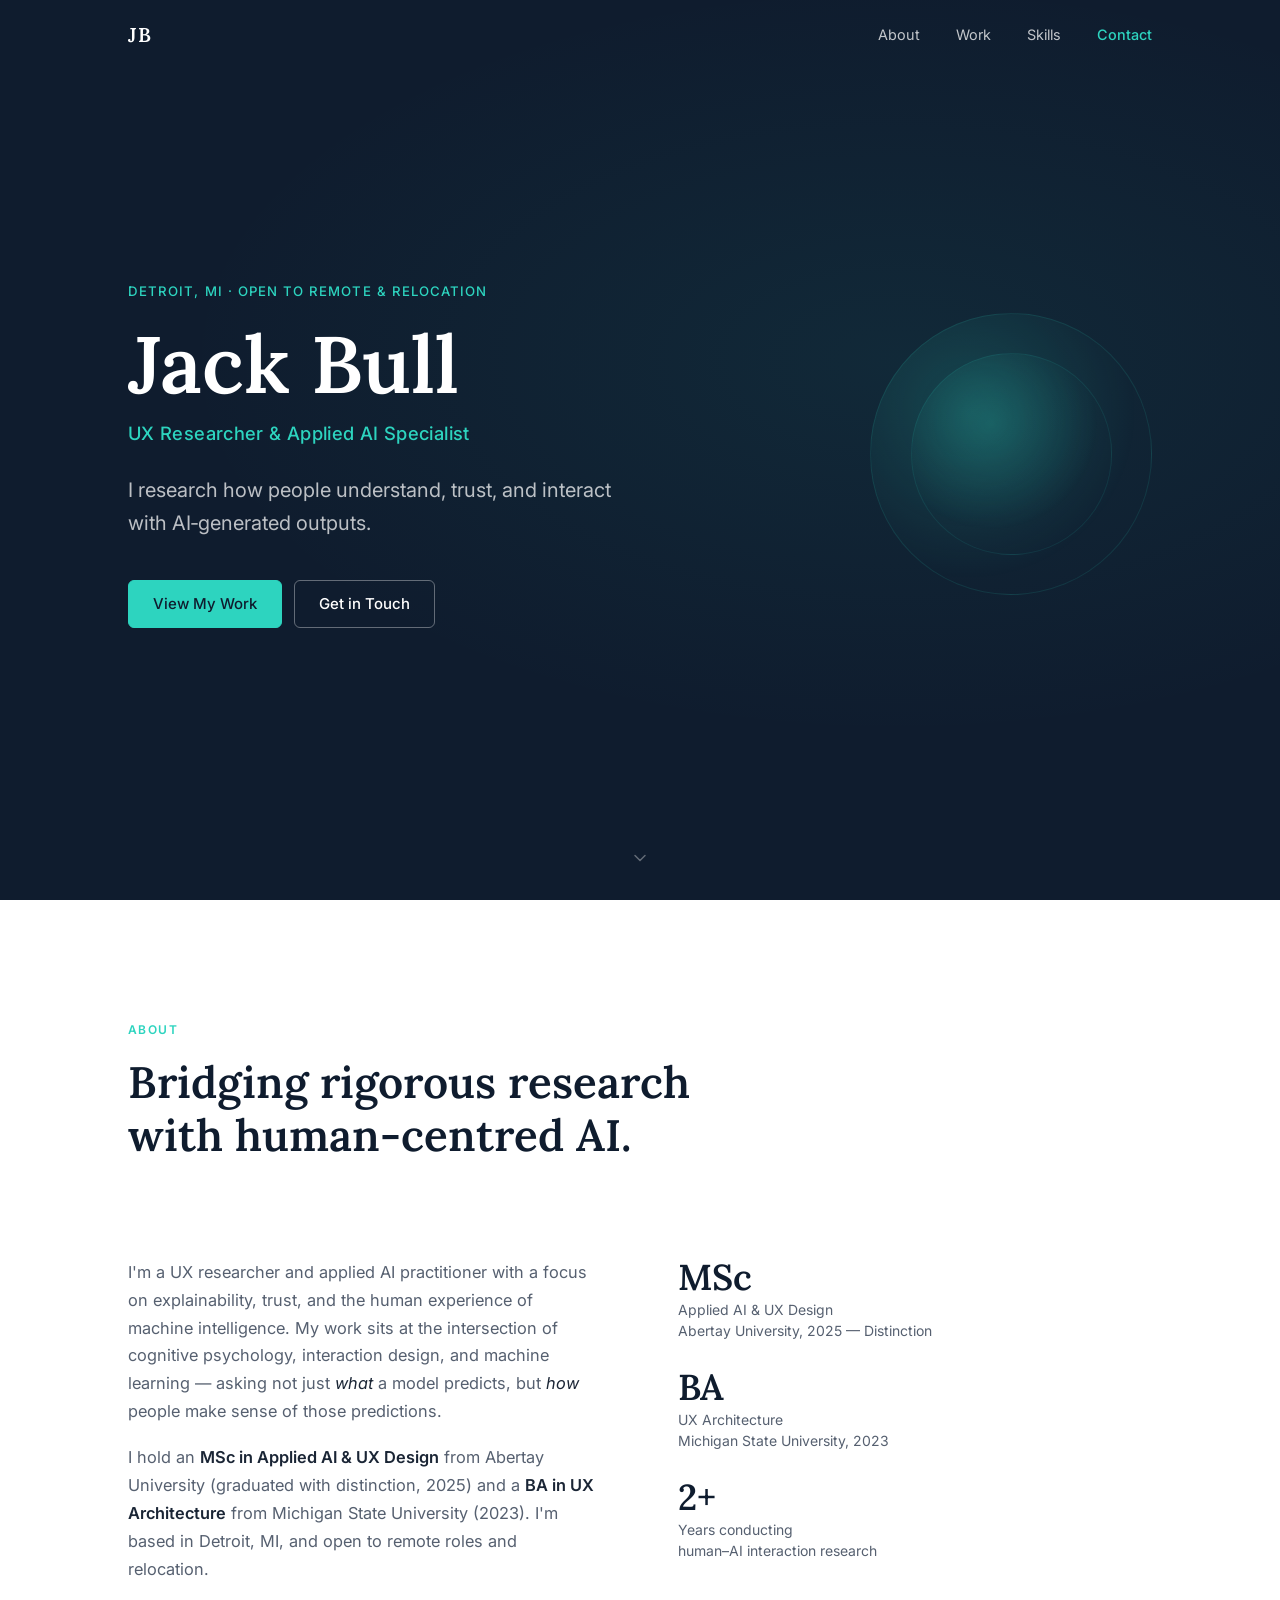
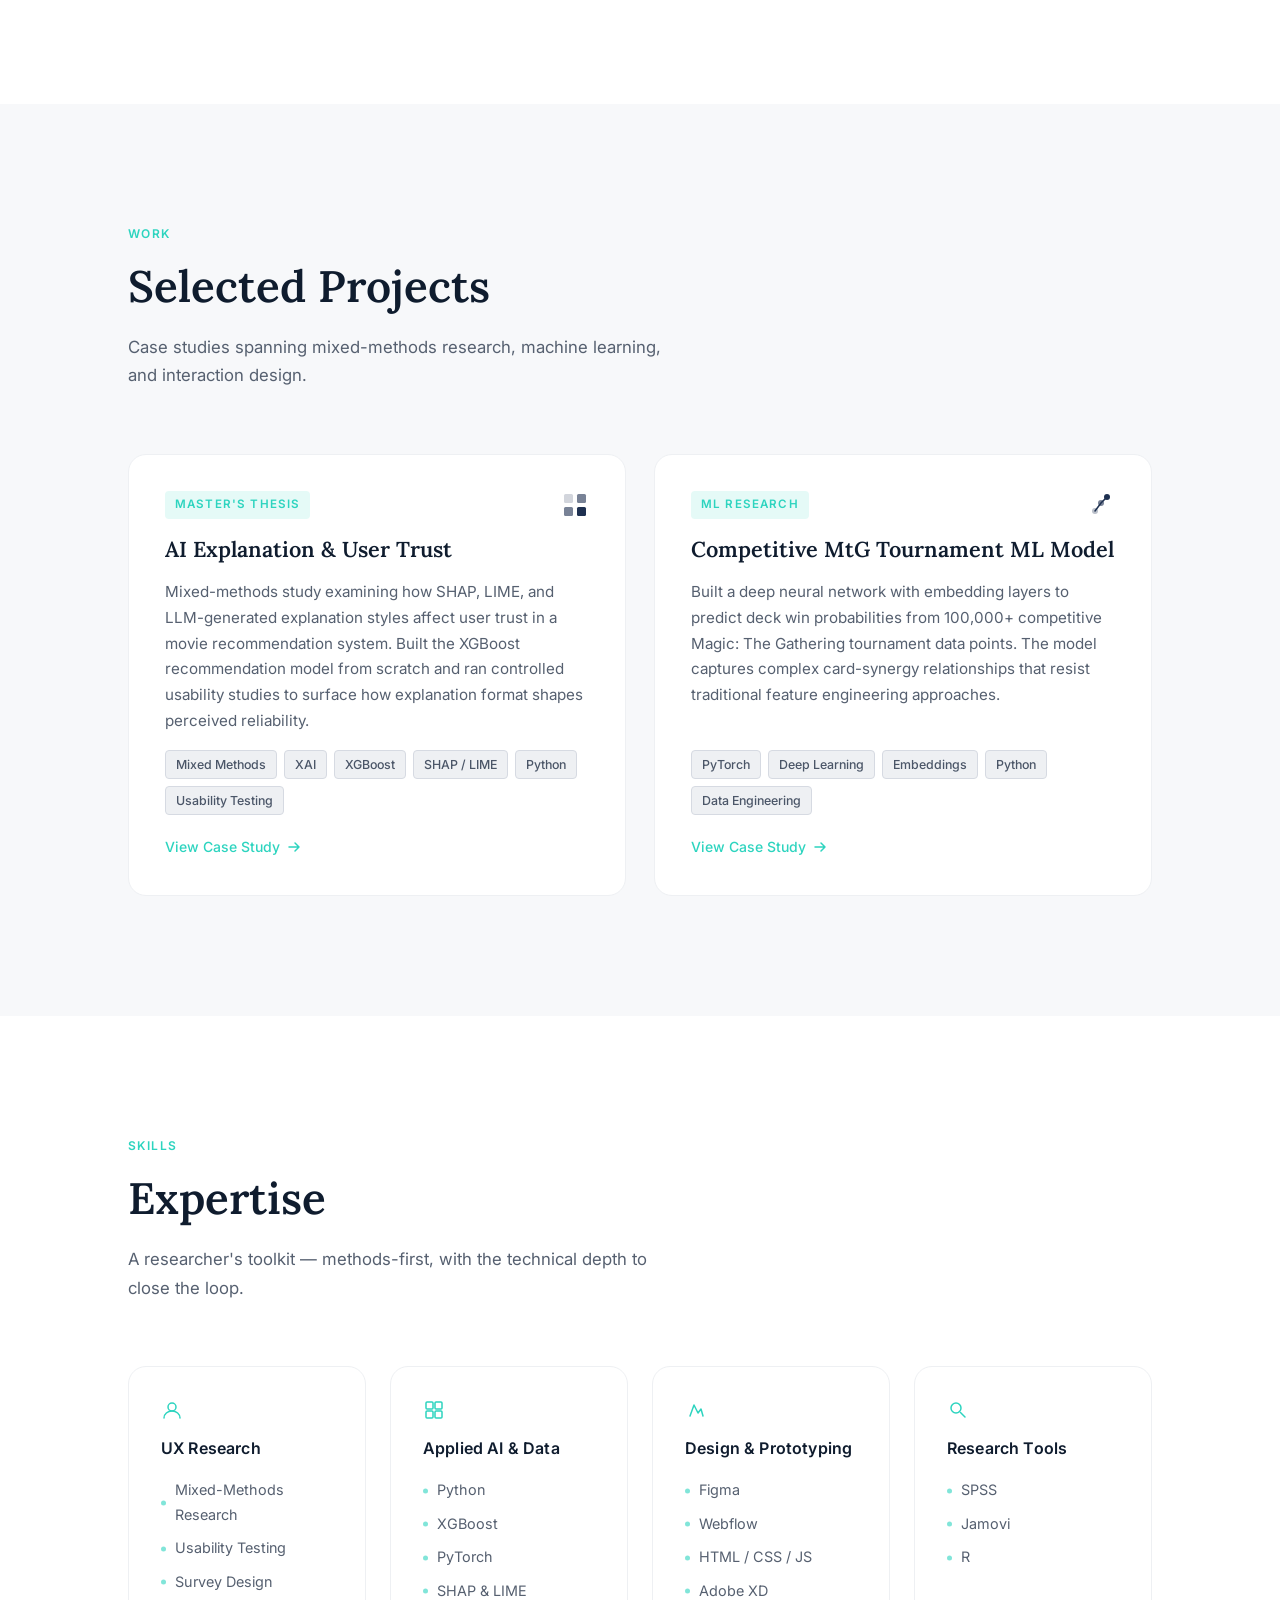
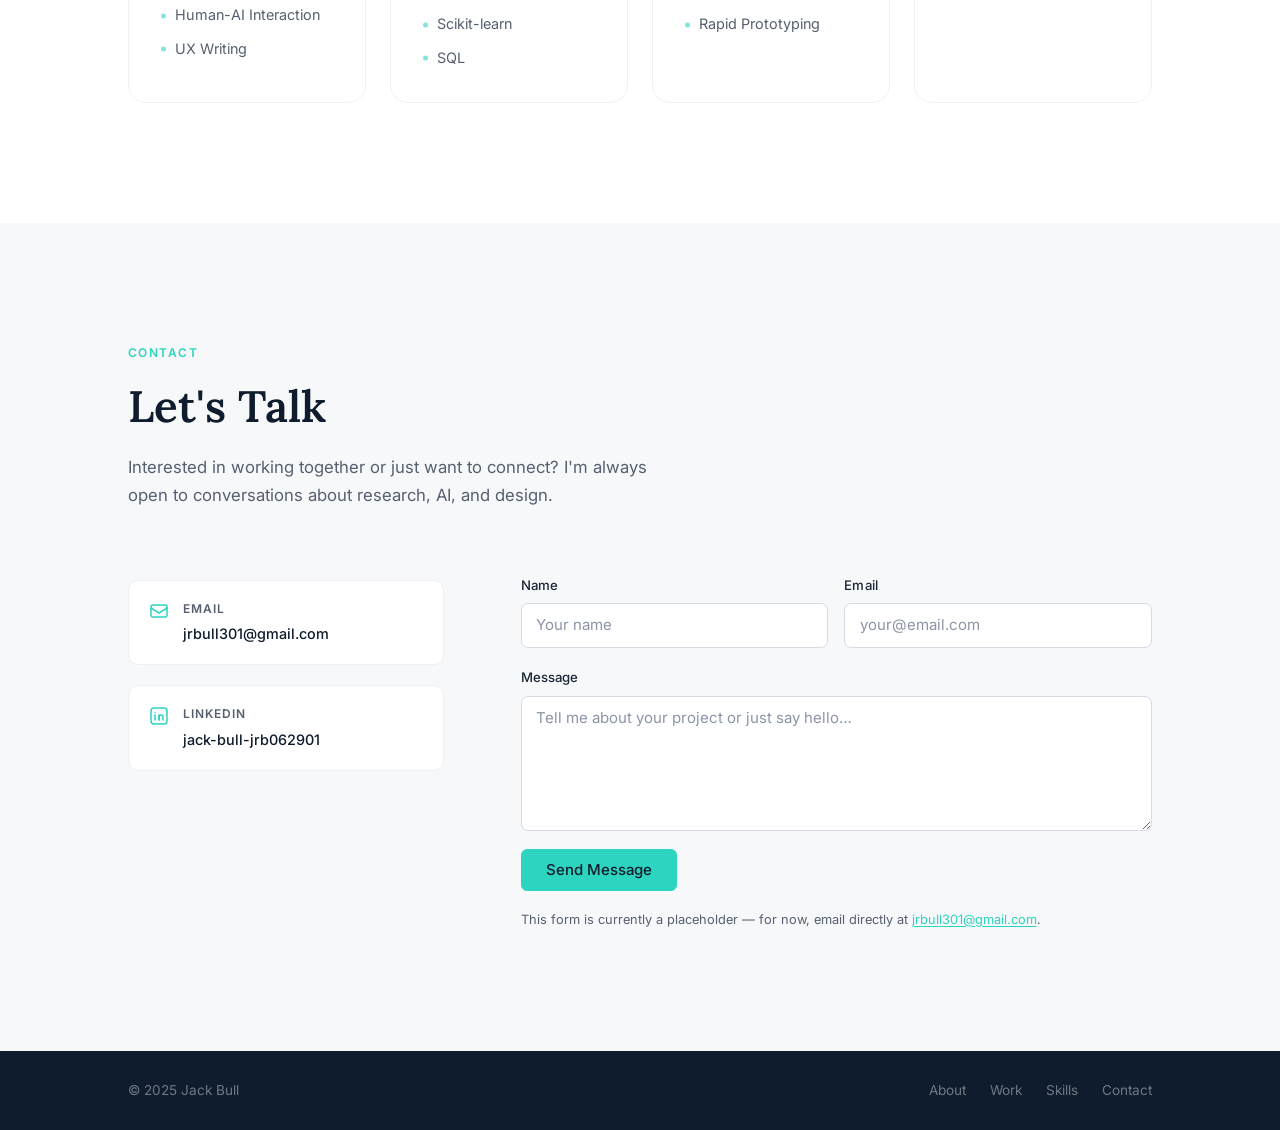
==== index.html @ ad36e210 "Initial portfolio" ====
<!DOCTYPE html>
<html lang="en">
<head>
  <meta charset="UTF-8" />
  <meta name="viewport" content="width=device-width, initial-scale=1.0" />
  <meta name="description" content="Jack Bull — UX Researcher & Applied AI Specialist. Researching how people understand, trust, and interact with AI-generated outputs." />
  <title>Jack Bull — UX Researcher & Applied AI Specialist</title>
  <link rel="preconnect" href="https://fonts.googleapis.com" />
  <link rel="preconnect" href="https://fonts.gstatic.com" crossorigin />
  <link href="https://fonts.googleapis.com/css2?family=Inter:wght@300;400;500;600&family=Lora:ital,wght@0,400;0,600;1,400&display=swap" rel="stylesheet" />
  <link rel="stylesheet" href="style.css" />
</head>
<body>

  <!-- Navigation -->
  <header class="site-header" id="site-header">
    <nav class="nav container" aria-label="Primary navigation">
      <a href="#hero" class="nav-logo">JB</a>
      <button class="nav-toggle" id="nav-toggle" aria-label="Toggle navigation" aria-expanded="false">
        <span></span><span></span><span></span>
      </button>
      <ul class="nav-links" id="nav-links" role="list">
        <li><a href="#about">About</a></li>
        <li><a href="#work">Work</a></li>
        <li><a href="#skills">Skills</a></li>
        <li><a href="#contact" class="nav-cta">Contact</a></li>
      </ul>
    </nav>
  </header>

  <main>

    <!-- Hero -->
    <section class="hero" id="hero" aria-label="Introduction">
      <div class="container hero-inner">
        <div class="hero-text">
          <p class="hero-eyebrow reveal">Detroit, MI · Open to remote &amp; relocation</p>
          <h1 class="hero-name reveal">Jack Bull</h1>
          <p class="hero-title reveal">UX Researcher &amp; Applied AI Specialist</p>
          <p class="hero-statement reveal">I research how people understand, trust, and interact with AI&#8209;generated outputs.</p>
          <div class="hero-actions reveal">
            <a href="#work" class="btn btn-primary">View My Work</a>
            <a href="#contact" class="btn btn-ghost">Get in Touch</a>
          </div>
        </div>
        <div class="hero-decoration" aria-hidden="true">
          <div class="hero-orb"></div>
        </div>
      </div>
      <a href="#about" class="scroll-indicator" aria-label="Scroll to About section">
        <svg width="20" height="20" viewBox="0 0 20 20" fill="none" aria-hidden="true">
          <path d="M5 7.5L10 12.5L15 7.5" stroke="currentColor" stroke-width="1.5" stroke-linecap="round" stroke-linejoin="round"/>
        </svg>
      </a>
    </section>

    <!-- About -->
    <section class="about section" id="about" aria-label="About Jack Bull">
      <div class="container about-inner">
        <div class="section-label reveal">About</div>
        <div class="about-content">
          <h2 class="section-heading reveal">Bridging rigorous research<br class="break-lg"> with human-centred AI.</h2>
          <div class="about-body">
            <p class="reveal">I'm a UX researcher and applied AI practitioner with a focus on explainability, trust, and the human experience of machine intelligence. My work sits at the intersection of cognitive psychology, interaction design, and machine learning — asking not just <em>what</em> a model predicts, but <em>how</em> people make sense of those predictions.</p>
            <p class="reveal">I hold an <strong>MSc in Applied AI &amp; UX Design</strong> from Abertay University (graduated with distinction, 2025) and a <strong>BA in UX Architecture</strong> from Michigan State University (2023). I'm based in Detroit, MI, and open to remote roles and relocation.</p>
          </div>
          <div class="about-facts reveal">
            <div class="fact">
              <span class="fact-value">MSc</span>
              <span class="fact-label">Applied AI &amp; UX Design<br>Abertay University, 2025 — Distinction</span>
            </div>
            <div class="fact">
              <span class="fact-value">BA</span>
              <span class="fact-label">UX Architecture<br>Michigan State University, 2023</span>
            </div>
            <div class="fact">
              <span class="fact-value">2+</span>
              <span class="fact-label">Years conducting<br>human–AI interaction research</span>
            </div>
          </div>
        </div>
      </div>
    </section>

    <!-- Work -->
    <section class="work section section-alt" id="work" aria-label="Selected projects">
      <div class="container">
        <div class="section-label reveal">Work</div>
        <h2 class="section-heading reveal">Selected Projects</h2>
        <p class="section-sub reveal">Case studies spanning mixed-methods research, machine learning, and interaction design.</p>

        <div class="projects-grid">

          <!-- Project 1 -->
          <article class="project-card reveal" aria-label="Project: AI Explanation and User Trust">
            <div class="card-inner">
              <div class="card-header">
                <span class="card-badge">Master's Thesis</span>
                <div class="card-icon" aria-hidden="true">
                  <svg width="28" height="28" viewBox="0 0 28 28" fill="none">
                    <rect x="3" y="3" width="9" height="9" rx="1.5" fill="currentColor" opacity="0.2"/>
                    <rect x="16" y="3" width="9" height="9" rx="1.5" fill="currentColor" opacity="0.6"/>
                    <rect x="3" y="16" width="9" height="9" rx="1.5" fill="currentColor" opacity="0.6"/>
                    <rect x="16" y="16" width="9" height="9" rx="1.5" fill="currentColor"/>
                  </svg>
                </div>
              </div>
              <h3 class="card-title">AI Explanation &amp; User Trust</h3>
              <p class="card-description">Mixed-methods study examining how SHAP, LIME, and LLM-generated explanation styles affect user trust in a movie recommendation system. Built the XGBoost recommendation model from scratch and ran controlled usability studies to surface how explanation format shapes perceived reliability.</p>
              <ul class="card-tags" role="list">
                <li>Mixed Methods</li>
                <li>XAI</li>
                <li>XGBoost</li>
                <li>SHAP / LIME</li>
                <li>Python</li>
                <li>Usability Testing</li>
              </ul>
              <a href="#" class="card-link" aria-label="View AI Explanation & User Trust case study (coming soon)">
                View Case Study
                <svg width="16" height="16" viewBox="0 0 16 16" fill="none" aria-hidden="true">
                  <path d="M3 8H13M9 4L13 8L9 12" stroke="currentColor" stroke-width="1.5" stroke-linecap="round" stroke-linejoin="round"/>
                </svg>
              </a>
            </div>
          </article>

          <!-- Project 2 -->
          <article class="project-card reveal" aria-label="Project: Competitive MtG Tournament ML Model">
            <div class="card-inner">
              <div class="card-header">
                <span class="card-badge">ML Research</span>
                <div class="card-icon" aria-hidden="true">
                  <svg width="28" height="28" viewBox="0 0 28 28" fill="none">
                    <circle cx="8" cy="20" r="3" fill="currentColor" opacity="0.3"/>
                    <circle cx="14" cy="12" r="3" fill="currentColor" opacity="0.6"/>
                    <circle cx="20" cy="6" r="3" fill="currentColor"/>
                    <path d="M8 20L14 12L20 6" stroke="currentColor" stroke-width="1.5" stroke-linecap="round"/>
                  </svg>
                </div>
              </div>
              <h3 class="card-title">Competitive MtG Tournament ML Model</h3>
              <p class="card-description">Built a deep neural network with embedding layers to predict deck win probabilities from 100,000+ competitive Magic: The Gathering tournament data points. The model captures complex card-synergy relationships that resist traditional feature engineering approaches.</p>
              <ul class="card-tags" role="list">
                <li>PyTorch</li>
                <li>Deep Learning</li>
                <li>Embeddings</li>
                <li>Python</li>
                <li>Data Engineering</li>
              </ul>
              <a href="#" class="card-link" aria-label="View MtG ML Model case study (coming soon)">
                View Case Study
                <svg width="16" height="16" viewBox="0 0 16 16" fill="none" aria-hidden="true">
                  <path d="M3 8H13M9 4L13 8L9 12" stroke="currentColor" stroke-width="1.5" stroke-linecap="round" stroke-linejoin="round"/>
                </svg>
              </a>
            </div>
          </article>

        </div>
      </div>
    </section>

    <!-- Skills -->
    <section class="skills section" id="skills" aria-label="Skills and expertise">
      <div class="container">
        <div class="section-label reveal">Skills</div>
        <h2 class="section-heading reveal">Expertise</h2>
        <p class="section-sub reveal">A researcher's toolkit — methods-first, with the technical depth to close the loop.</p>

        <div class="skills-grid">

          <div class="skill-group reveal" aria-label="UX Research skills">
            <div class="skill-group-icon" aria-hidden="true">
              <svg width="22" height="22" viewBox="0 0 22 22" fill="none">
                <circle cx="11" cy="8" r="4" stroke="currentColor" stroke-width="1.5"/>
                <path d="M3 19c0-4 3.6-7 8-7s8 3 8 7" stroke="currentColor" stroke-width="1.5" stroke-linecap="round"/>
              </svg>
            </div>
            <h3 class="skill-group-title">UX Research</h3>
            <ul class="skill-list" role="list">
              <li>Mixed-Methods Research</li>
              <li>Usability Testing</li>
              <li>Survey Design</li>
              <li>Human-AI Interaction</li>
              <li>UX Writing</li>
            </ul>
          </div>

          <div class="skill-group reveal" aria-label="Applied AI and Data skills">
            <div class="skill-group-icon" aria-hidden="true">
              <svg width="22" height="22" viewBox="0 0 22 22" fill="none">
                <rect x="3" y="3" width="7" height="7" rx="1" stroke="currentColor" stroke-width="1.5"/>
                <rect x="12" y="3" width="7" height="7" rx="1" stroke="currentColor" stroke-width="1.5"/>
                <rect x="3" y="12" width="7" height="7" rx="1" stroke="currentColor" stroke-width="1.5"/>
                <rect x="12" y="12" width="7" height="7" rx="1" stroke="currentColor" stroke-width="1.5"/>
              </svg>
            </div>
            <h3 class="skill-group-title">Applied AI &amp; Data</h3>
            <ul class="skill-list" role="list">
              <li>Python</li>
              <li>XGBoost</li>
              <li>PyTorch</li>
              <li>SHAP &amp; LIME</li>
              <li>Scikit-learn</li>
              <li>SQL</li>
            </ul>
          </div>

          <div class="skill-group reveal" aria-label="Design and Prototyping skills">
            <div class="skill-group-icon" aria-hidden="true">
              <svg width="22" height="22" viewBox="0 0 22 22" fill="none">
                <path d="M5 17L9 6l4 8 3-4 2 7" stroke="currentColor" stroke-width="1.5" stroke-linecap="round" stroke-linejoin="round"/>
              </svg>
            </div>
            <h3 class="skill-group-title">Design &amp; Prototyping</h3>
            <ul class="skill-list" role="list">
              <li>Figma</li>
              <li>Webflow</li>
              <li>HTML / CSS / JS</li>
              <li>Adobe XD</li>
              <li>Rapid Prototyping</li>
            </ul>
          </div>

          <div class="skill-group reveal" aria-label="Research tools">
            <div class="skill-group-icon" aria-hidden="true">
              <svg width="22" height="22" viewBox="0 0 22 22" fill="none">
                <path d="M9 14a5 5 0 1 0 0-10 5 5 0 0 0 0 10z" stroke="currentColor" stroke-width="1.5"/>
                <path d="M13.5 13.5L18 18" stroke="currentColor" stroke-width="1.5" stroke-linecap="round"/>
              </svg>
            </div>
            <h3 class="skill-group-title">Research Tools</h3>
            <ul class="skill-list" role="list">
              <li>SPSS</li>
              <li>Jamovi</li>
              <li>R</li>
            </ul>
          </div>

        </div>
      </div>
    </section>

    <!-- Contact -->
    <section class="contact section section-alt" id="contact" aria-label="Contact Jack Bull">
      <div class="container contact-inner">
        <div class="section-label reveal">Contact</div>
        <h2 class="section-heading reveal">Let's Talk</h2>
        <p class="section-sub reveal">Interested in working together or just want to connect? I'm always open to conversations about research, AI, and design.</p>

        <div class="contact-layout">
          <div class="contact-links reveal">
            <a href="mailto:jrbull301@gmail.com" class="contact-item" aria-label="Email Jack Bull">
              <div class="contact-item-icon" aria-hidden="true">
                <svg width="20" height="20" viewBox="0 0 20 20" fill="none">
                  <rect x="2" y="4" width="16" height="12" rx="2" stroke="currentColor" stroke-width="1.5"/>
                  <path d="M2 7l8 5 8-5" stroke="currentColor" stroke-width="1.5" stroke-linecap="round"/>
                </svg>
              </div>
              <div>
                <span class="contact-item-label">Email</span>
                <span class="contact-item-value">jrbull301@gmail.com</span>
              </div>
            </a>
            <a href="https://www.linkedin.com/in/jack-bull-jrb062901/" target="_blank" rel="noopener noreferrer" class="contact-item" aria-label="Jack Bull on LinkedIn (opens in new tab)">
              <div class="contact-item-icon" aria-hidden="true">
                <svg width="20" height="20" viewBox="0 0 20 20" fill="none">
                  <rect x="2" y="2" width="16" height="16" rx="3" stroke="currentColor" stroke-width="1.5"/>
                  <path d="M6 9v5M6 6.5v.01" stroke="currentColor" stroke-width="1.5" stroke-linecap="round"/>
                  <path d="M10 14v-3a2 2 0 0 1 4 0v3" stroke="currentColor" stroke-width="1.5" stroke-linecap="round" stroke-linejoin="round"/>
                  <path d="M10 9v5" stroke="currentColor" stroke-width="1.5" stroke-linecap="round"/>
                </svg>
              </div>
              <div>
                <span class="contact-item-label">LinkedIn</span>
                <span class="contact-item-value">jack-bull-jrb062901</span>
              </div>
            </a>
          </div>

          <form class="contact-form reveal" aria-label="Contact form" novalidate>
            <div class="form-row">
              <div class="form-group">
                <label for="name">Name</label>
                <input type="text" id="name" name="name" placeholder="Your name" autocomplete="name" />
              </div>
              <div class="form-group">
                <label for="email">Email</label>
                <input type="email" id="email" name="email" placeholder="your@email.com" autocomplete="email" />
              </div>
            </div>
            <div class="form-group">
              <label for="message">Message</label>
              <textarea id="message" name="message" rows="5" placeholder="Tell me about your project or just say hello…"></textarea>
            </div>
            <button type="submit" class="btn btn-primary form-submit">Send Message</button>
            <p class="form-note">This form is currently a placeholder — for now, email directly at <a href="mailto:jrbull301@gmail.com">jrbull301@gmail.com</a>.</p>
          </form>
        </div>
      </div>
    </section>

  </main>

  <footer class="site-footer">
    <div class="container footer-inner">
      <p>&copy; 2025 Jack Bull</p>
      <nav aria-label="Footer navigation">
        <a href="#about">About</a>
        <a href="#work">Work</a>
        <a href="#skills">Skills</a>
        <a href="#contact">Contact</a>
      </nav>
    </div>
  </footer>

  <script src="script.js"></script>
</body>
</html>
---- style.css ----
/* ============================================================
   JACK BULL — Portfolio
   style.css
   ============================================================ */

/* ─── Custom Properties ─────────────────────────────────── */
:root {
  --navy:        #0f1c2e;
  --navy-mid:    #162338;
  --navy-light:  #1e3050;
  --accent:      #2dd4bf;         /* teal */
  --accent-dim:  rgba(45,212,191,.12);
  --white:       #ffffff;
  --off-white:   #f7f8fa;
  --gray-100:    #eef0f3;
  --gray-200:    #d6dae2;
  --gray-400:    #8b95a7;
  --gray-600:    #4b5668;
  --text:        #1a2535;
  --text-muted:  #566070;

  --font-sans:   'Inter', system-ui, -apple-system, sans-serif;
  --font-serif:  'Lora', Georgia, serif;

  --container:   1120px;
  --radius:      10px;
  --radius-lg:   18px;
  --transition:  240ms cubic-bezier(.4,0,.2,1);

  --section-py:  clamp(72px, 10vw, 120px);
}

/* ─── Reset / Base ───────────────────────────────────────── */
*, *::before, *::after { box-sizing: border-box; margin: 0; padding: 0; }

html {
  scroll-behavior: smooth;
  -webkit-font-smoothing: antialiased;
}

body {
  font-family: var(--font-sans);
  color: var(--text);
  background: var(--white);
  line-height: 1.7;
  font-size: 1rem;
}

img, svg { display: block; max-width: 100%; }

a {
  color: inherit;
  text-decoration: none;
}

ul { list-style: none; }

/* ─── Utility ────────────────────────────────────────────── */
.container {
  width: 100%;
  max-width: var(--container);
  margin-inline: auto;
  padding-inline: clamp(20px, 5vw, 48px);
}

.section { padding-block: var(--section-py); }
.section-alt { background: var(--off-white); }

.section-label {
  font-size: .75rem;
  font-weight: 600;
  letter-spacing: .12em;
  text-transform: uppercase;
  color: var(--accent);
  margin-bottom: 16px;
}

.section-heading {
  font-family: var(--font-serif);
  font-size: clamp(1.9rem, 4vw, 2.75rem);
  font-weight: 600;
  line-height: 1.2;
  color: var(--navy);
  margin-bottom: 20px;
}

.section-sub {
  font-size: 1.05rem;
  color: var(--text-muted);
  max-width: 560px;
  margin-bottom: clamp(40px, 6vw, 64px);
}

/* ─── Reveal animation ───────────────────────────────────── */
.reveal {
  opacity: 0;
  transform: translateY(22px);
  transition: opacity .55s ease, transform .55s ease;
}

.reveal.visible {
  opacity: 1;
  transform: none;
}

/* Stagger children of grids */
.projects-grid .reveal:nth-child(2) { transition-delay: .12s; }
.skills-grid   .reveal:nth-child(2) { transition-delay: .09s; }
.skills-grid   .reveal:nth-child(3) { transition-delay: .18s; }
.skills-grid   .reveal:nth-child(4) { transition-delay: .27s; }

/* ─── Buttons ────────────────────────────────────────────── */
.btn {
  display: inline-flex;
  align-items: center;
  gap: 8px;
  padding: .65rem 1.5rem;
  border-radius: 6px;
  font-size: .9375rem;
  font-weight: 500;
  font-family: var(--font-sans);
  cursor: pointer;
  border: 1.5px solid transparent;
  transition: background var(--transition), color var(--transition), border-color var(--transition), transform var(--transition);
  white-space: nowrap;
}

.btn:focus-visible {
  outline: 2.5px solid var(--accent);
  outline-offset: 3px;
}

.btn-primary {
  background: var(--accent);
  color: var(--navy);
  border-color: var(--accent);
}

.btn-primary:hover {
  background: #26bfab;
  border-color: #26bfab;
  transform: translateY(-1px);
}

.btn-ghost {
  background: transparent;
  color: var(--white);
  border-color: rgba(255,255,255,.35);
}

.btn-ghost:hover {
  border-color: var(--white);
  background: rgba(255,255,255,.07);
}

/* ─── Navigation ─────────────────────────────────────────── */
.site-header {
  position: fixed;
  top: 0;
  left: 0;
  right: 0;
  z-index: 100;
  padding-block: 18px;
  transition: background var(--transition), box-shadow var(--transition), padding var(--transition);
}

.site-header.scrolled {
  background: rgba(15,28,46,.95);
  backdrop-filter: blur(12px);
  -webkit-backdrop-filter: blur(12px);
  box-shadow: 0 1px 0 rgba(255,255,255,.06);
  padding-block: 14px;
}

.nav {
  display: flex;
  align-items: center;
  justify-content: space-between;
}

.nav-logo {
  font-family: var(--font-serif);
  font-weight: 600;
  font-size: 1.25rem;
  color: var(--white);
  letter-spacing: .03em;
  transition: color var(--transition);
}

.nav-logo:hover { color: var(--accent); }

.nav-links {
  display: flex;
  align-items: center;
  gap: clamp(20px, 3vw, 36px);
}

.nav-links a {
  color: rgba(255,255,255,.75);
  font-size: .9rem;
  font-weight: 400;
  transition: color var(--transition);
}

.nav-links a:hover { color: var(--white); }

.nav-cta {
  color: var(--accent) !important;
  font-weight: 500 !important;
}

.nav-toggle {
  display: none;
  flex-direction: column;
  justify-content: center;
  gap: 5px;
  background: none;
  border: none;
  cursor: pointer;
  padding: 4px;
  width: 36px;
  height: 36px;
}

.nav-toggle span {
  display: block;
  height: 1.5px;
  background: var(--white);
  transition: transform var(--transition), opacity var(--transition);
  transform-origin: center;
}

.nav-toggle[aria-expanded="true"] span:nth-child(1) {
  transform: translateY(6.5px) rotate(45deg);
}
.nav-toggle[aria-expanded="true"] span:nth-child(2) {
  opacity: 0;
}
.nav-toggle[aria-expanded="true"] span:nth-child(3) {
  transform: translateY(-6.5px) rotate(-45deg);
}

/* ─── Hero ───────────────────────────────────────────────── */
.hero {
  position: relative;
  min-height: 100svh;
  background: var(--navy);
  display: flex;
  flex-direction: column;
  align-items: center;
  justify-content: center;
  overflow: hidden;
  padding-top: 88px;
  padding-bottom: 80px;
}

.hero::before {
  content: '';
  position: absolute;
  inset: 0;
  background: radial-gradient(ellipse 80% 60% at 70% 40%, rgba(45,212,191,.07) 0%, transparent 70%);
  pointer-events: none;
}

.hero-inner {
  display: grid;
  grid-template-columns: 1fr auto;
  align-items: center;
  gap: 48px;
  position: relative;
  z-index: 1;
}

.hero-text { max-width: 620px; }

.hero-eyebrow {
  font-size: .825rem;
  font-weight: 500;
  letter-spacing: .08em;
  text-transform: uppercase;
  color: var(--accent);
  margin-bottom: 20px;
  transition-delay: .05s;
}

.hero-name {
  font-family: var(--font-serif);
  font-size: clamp(2.6rem, 7vw, 5rem);
  font-weight: 600;
  color: var(--white);
  line-height: 1.05;
  margin-bottom: 12px;
  transition-delay: .1s;
}

.hero-title {
  font-size: clamp(.95rem, 2vw, 1.15rem);
  color: var(--accent);
  font-weight: 500;
  letter-spacing: .02em;
  margin-bottom: 24px;
  transition-delay: .15s;
}

.hero-statement {
  font-size: clamp(1rem, 2.2vw, 1.25rem);
  color: rgba(255,255,255,.72);
  line-height: 1.65;
  max-width: 500px;
  margin-bottom: 40px;
  transition-delay: .2s;
}

.hero-actions {
  display: flex;
  flex-wrap: wrap;
  gap: 12px;
  transition-delay: .25s;
}

/* Orb decoration */
.hero-decoration { flex-shrink: 0; }

.hero-orb {
  width: clamp(180px, 22vw, 300px);
  aspect-ratio: 1;
  border-radius: 50%;
  background: radial-gradient(circle at 35% 35%, rgba(45,212,191,.18), transparent 65%);
  border: 1px solid rgba(45,212,191,.12);
  position: relative;
}

.hero-orb::after {
  content: '';
  position: absolute;
  inset: 14%;
  border-radius: 50%;
  background: radial-gradient(circle at 40% 35%, rgba(45,212,191,.22), transparent 60%);
  border: 1px solid rgba(45,212,191,.1);
}

/* Scroll indicator */
.scroll-indicator {
  position: absolute;
  bottom: 32px;
  left: 50%;
  transform: translateX(-50%);
  color: rgba(255,255,255,.35);
  animation: bob 2s ease-in-out infinite;
  transition: color var(--transition);
  z-index: 1;
}

.scroll-indicator:hover { color: var(--accent); }

@keyframes bob {
  0%, 100% { transform: translateX(-50%) translateY(0); }
  50%       { transform: translateX(-50%) translateY(6px); }
}

/* ─── About ──────────────────────────────────────────────── */
.about-inner { max-width: var(--container); }

.about-content {
  display: grid;
  grid-template-columns: 1fr 1fr;
  gap: clamp(40px, 6vw, 80px);
  align-items: start;
}

.about-content .section-heading { grid-column: 1 / -1; }

.about-body {
  display: flex;
  flex-direction: column;
  gap: 18px;
  color: var(--text-muted);
  font-size: 1.025rem;
}

.about-body strong { color: var(--text); font-weight: 600; }
.about-body em { font-style: italic; color: var(--text); }

.about-facts {
  display: flex;
  flex-direction: column;
  gap: 28px;
}

.fact { display: flex; flex-direction: column; gap: 4px; }

.fact-value {
  font-family: var(--font-serif);
  font-size: 2.25rem;
  font-weight: 600;
  color: var(--navy);
  line-height: 1;
}

.fact-label {
  font-size: .875rem;
  color: var(--text-muted);
  line-height: 1.5;
}

/* ─── Work / Projects ────────────────────────────────────── */
.projects-grid {
  display: grid;
  grid-template-columns: repeat(auto-fit, minmax(min(100%, 460px), 1fr));
  gap: 28px;
}

.project-card {
  border-radius: var(--radius-lg);
  background: var(--white);
  border: 1px solid var(--gray-100);
  transition: box-shadow var(--transition), transform var(--transition), border-color var(--transition);
  overflow: hidden;
}

.project-card:hover {
  box-shadow: 0 16px 48px rgba(15,28,46,.1);
  transform: translateY(-4px);
  border-color: var(--gray-200);
}

.card-inner {
  padding: clamp(24px, 4vw, 36px);
  display: flex;
  flex-direction: column;
  gap: 16px;
  height: 100%;
}

.card-header {
  display: flex;
  align-items: center;
  justify-content: space-between;
}

.card-badge {
  font-size: .725rem;
  font-weight: 600;
  letter-spacing: .1em;
  text-transform: uppercase;
  color: var(--accent);
  background: var(--accent-dim);
  padding: 4px 10px;
  border-radius: 4px;
}

.card-icon { color: var(--navy-light); }

.card-title {
  font-family: var(--font-serif);
  font-size: 1.35rem;
  font-weight: 600;
  color: var(--navy);
  line-height: 1.3;
}

.card-description {
  font-size: .95rem;
  color: var(--text-muted);
  line-height: 1.7;
  flex: 1;
}

.card-tags {
  display: flex;
  flex-wrap: wrap;
  gap: 7px;
}

.card-tags li {
  font-size: .775rem;
  font-weight: 500;
  color: var(--gray-600);
  background: var(--gray-100);
  padding: 3px 10px;
  border-radius: 4px;
  border: 1px solid var(--gray-200);
}

.card-link {
  display: inline-flex;
  align-items: center;
  gap: 6px;
  font-size: .875rem;
  font-weight: 500;
  color: var(--accent);
  margin-top: 4px;
  transition: gap var(--transition), opacity var(--transition);
}

.card-link:hover { gap: 10px; opacity: .8; }

/* ─── Skills ─────────────────────────────────────────────── */
.skills-grid {
  display: grid;
  grid-template-columns: repeat(auto-fit, minmax(220px, 1fr));
  gap: 24px;
}

.skill-group {
  background: var(--white);
  border: 1px solid var(--gray-100);
  border-radius: var(--radius-lg);
  padding: clamp(22px, 3vw, 32px);
  transition: box-shadow var(--transition), border-color var(--transition);
}

.skill-group:hover {
  box-shadow: 0 8px 24px rgba(15,28,46,.07);
  border-color: var(--gray-200);
}

.skill-group-icon {
  color: var(--accent);
  margin-bottom: 14px;
}

.skill-group-title {
  font-size: 1rem;
  font-weight: 600;
  color: var(--navy);
  margin-bottom: 16px;
  letter-spacing: .01em;
}

.skill-list {
  display: flex;
  flex-direction: column;
  gap: 9px;
}

.skill-list li {
  font-size: .9rem;
  color: var(--text-muted);
  padding-left: 14px;
  position: relative;
}

.skill-list li::before {
  content: '';
  position: absolute;
  left: 0;
  top: 50%;
  transform: translateY(-50%);
  width: 5px;
  height: 5px;
  border-radius: 50%;
  background: var(--accent);
  opacity: .6;
}

/* ─── Contact ────────────────────────────────────────────── */
.contact-inner { max-width: var(--container); }

.contact-layout {
  display: grid;
  grid-template-columns: 1fr 2fr;
  gap: clamp(40px, 6vw, 80px);
  align-items: start;
}

.contact-links {
  display: flex;
  flex-direction: column;
  gap: 20px;
  padding-top: 6px;
}

.contact-item {
  display: flex;
  align-items: flex-start;
  gap: 14px;
  padding: 18px 20px;
  border-radius: var(--radius);
  background: var(--white);
  border: 1px solid var(--gray-100);
  transition: box-shadow var(--transition), border-color var(--transition), transform var(--transition);
}

.contact-item:hover {
  border-color: var(--accent);
  box-shadow: 0 4px 16px rgba(45,212,191,.12);
  transform: translateY(-2px);
}

.contact-item-icon {
  color: var(--accent);
  flex-shrink: 0;
  margin-top: 2px;
}

.contact-item-label {
  display: block;
  font-size: .75rem;
  font-weight: 600;
  letter-spacing: .08em;
  text-transform: uppercase;
  color: var(--text-muted);
  margin-bottom: 3px;
}

.contact-item-value {
  display: block;
  font-size: .9rem;
  color: var(--navy);
  font-weight: 500;
}

/* Contact form */
.contact-form {
  display: flex;
  flex-direction: column;
  gap: 18px;
}

.form-row {
  display: grid;
  grid-template-columns: 1fr 1fr;
  gap: 16px;
}

.form-group {
  display: flex;
  flex-direction: column;
  gap: 7px;
}

.form-group label {
  font-size: .825rem;
  font-weight: 500;
  color: var(--text);
  letter-spacing: .01em;
}

.form-group input,
.form-group textarea {
  font-family: var(--font-sans);
  font-size: .9375rem;
  color: var(--text);
  background: var(--white);
  border: 1.5px solid var(--gray-200);
  border-radius: 7px;
  padding: .65rem .9rem;
  transition: border-color var(--transition), box-shadow var(--transition);
  outline: none;
  resize: vertical;
  line-height: 1.5;
}

.form-group input::placeholder,
.form-group textarea::placeholder {
  color: var(--gray-400);
}

.form-group input:focus,
.form-group textarea:focus {
  border-color: var(--accent);
  box-shadow: 0 0 0 3px rgba(45,212,191,.15);
}

.form-submit { align-self: flex-start; }

.form-note {
  font-size: .8rem;
  color: var(--text-muted);
}

.form-note a {
  color: var(--accent);
  text-decoration: underline;
  text-underline-offset: 2px;
}

/* ─── Footer ─────────────────────────────────────────────── */
.site-footer {
  background: var(--navy);
  padding-block: 28px;
}

.footer-inner {
  display: flex;
  align-items: center;
  justify-content: space-between;
  flex-wrap: wrap;
  gap: 16px;
  font-size: .85rem;
  color: rgba(255,255,255,.4);
}

.footer-inner nav {
  display: flex;
  gap: 24px;
}

.footer-inner nav a {
  color: rgba(255,255,255,.4);
  transition: color var(--transition);
}

.footer-inner nav a:hover { color: rgba(255,255,255,.8); }

/* ─── Responsive ─────────────────────────────────────────── */

/* Tablet */
@media (max-width: 900px) {
  .hero-inner {
    grid-template-columns: 1fr;
    text-align: center;
  }

  .hero-decoration { display: none; }
  .hero-actions { justify-content: center; }
  .hero-statement { margin-inline: auto; }

  .about-content {
    grid-template-columns: 1fr;
  }

  .contact-layout {
    grid-template-columns: 1fr;
  }

  .contact-links {
    flex-direction: row;
    flex-wrap: wrap;
  }

  .contact-item { flex: 1; min-width: 200px; }
}

/* Mobile nav */
@media (max-width: 680px) {
  .nav-toggle { display: flex; }

  .nav-links {
    position: fixed;
    inset: 0 0 0 auto;
    width: min(280px, 80vw);
    background: var(--navy-mid);
    flex-direction: column;
    align-items: flex-start;
    gap: 0;
    padding: 88px 32px 40px;
    transform: translateX(100%);
    transition: transform .3s cubic-bezier(.4,0,.2,1);
    box-shadow: -4px 0 24px rgba(0,0,0,.3);
  }

  .nav-links.open { transform: translateX(0); }

  .nav-links a {
    font-size: 1.1rem;
    padding-block: 14px;
    width: 100%;
    border-bottom: 1px solid rgba(255,255,255,.06);
  }

  .form-row { grid-template-columns: 1fr; }

  .break-lg { display: none; }
}

/* Small mobile */
@media (max-width: 440px) {
  .about-facts {
    flex-direction: row;
    flex-wrap: wrap;
    gap: 20px;
  }

  .fact { flex: 1; min-width: 100px; }

  .footer-inner { flex-direction: column; align-items: flex-start; }
}
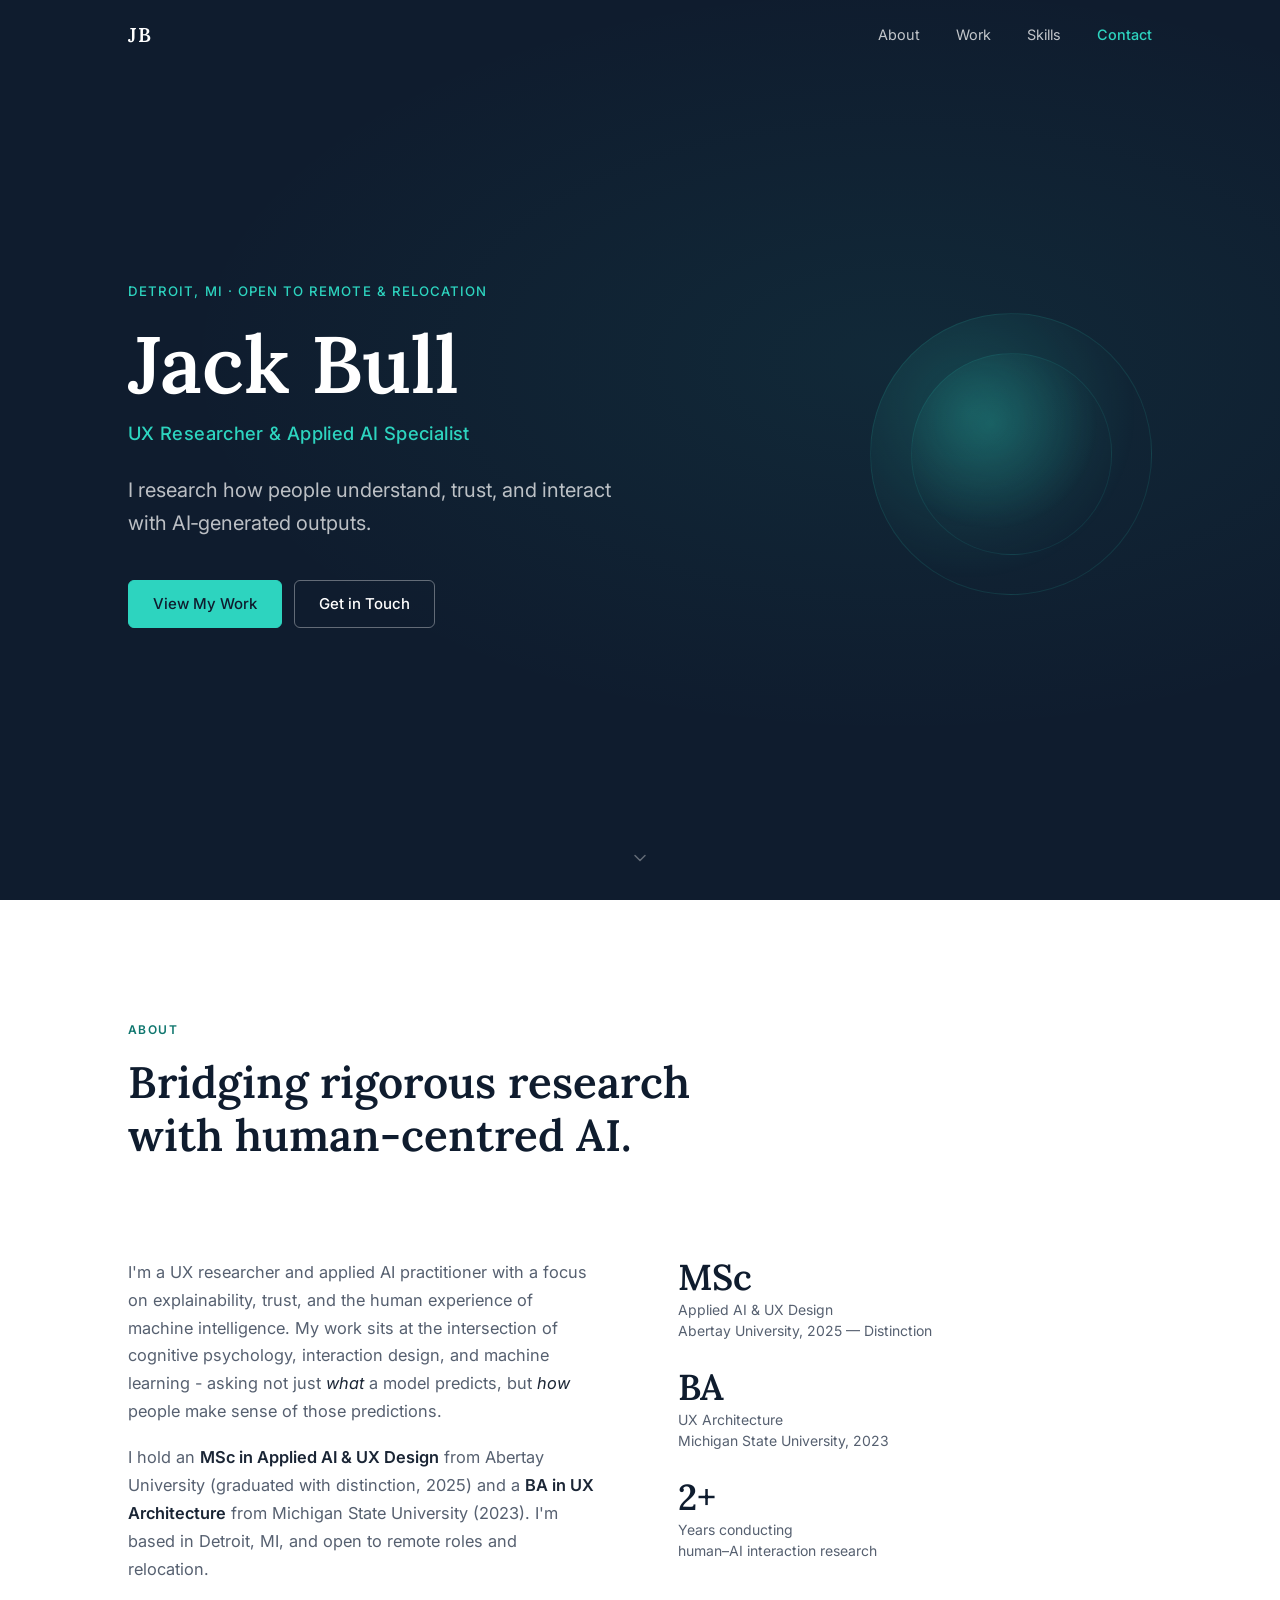
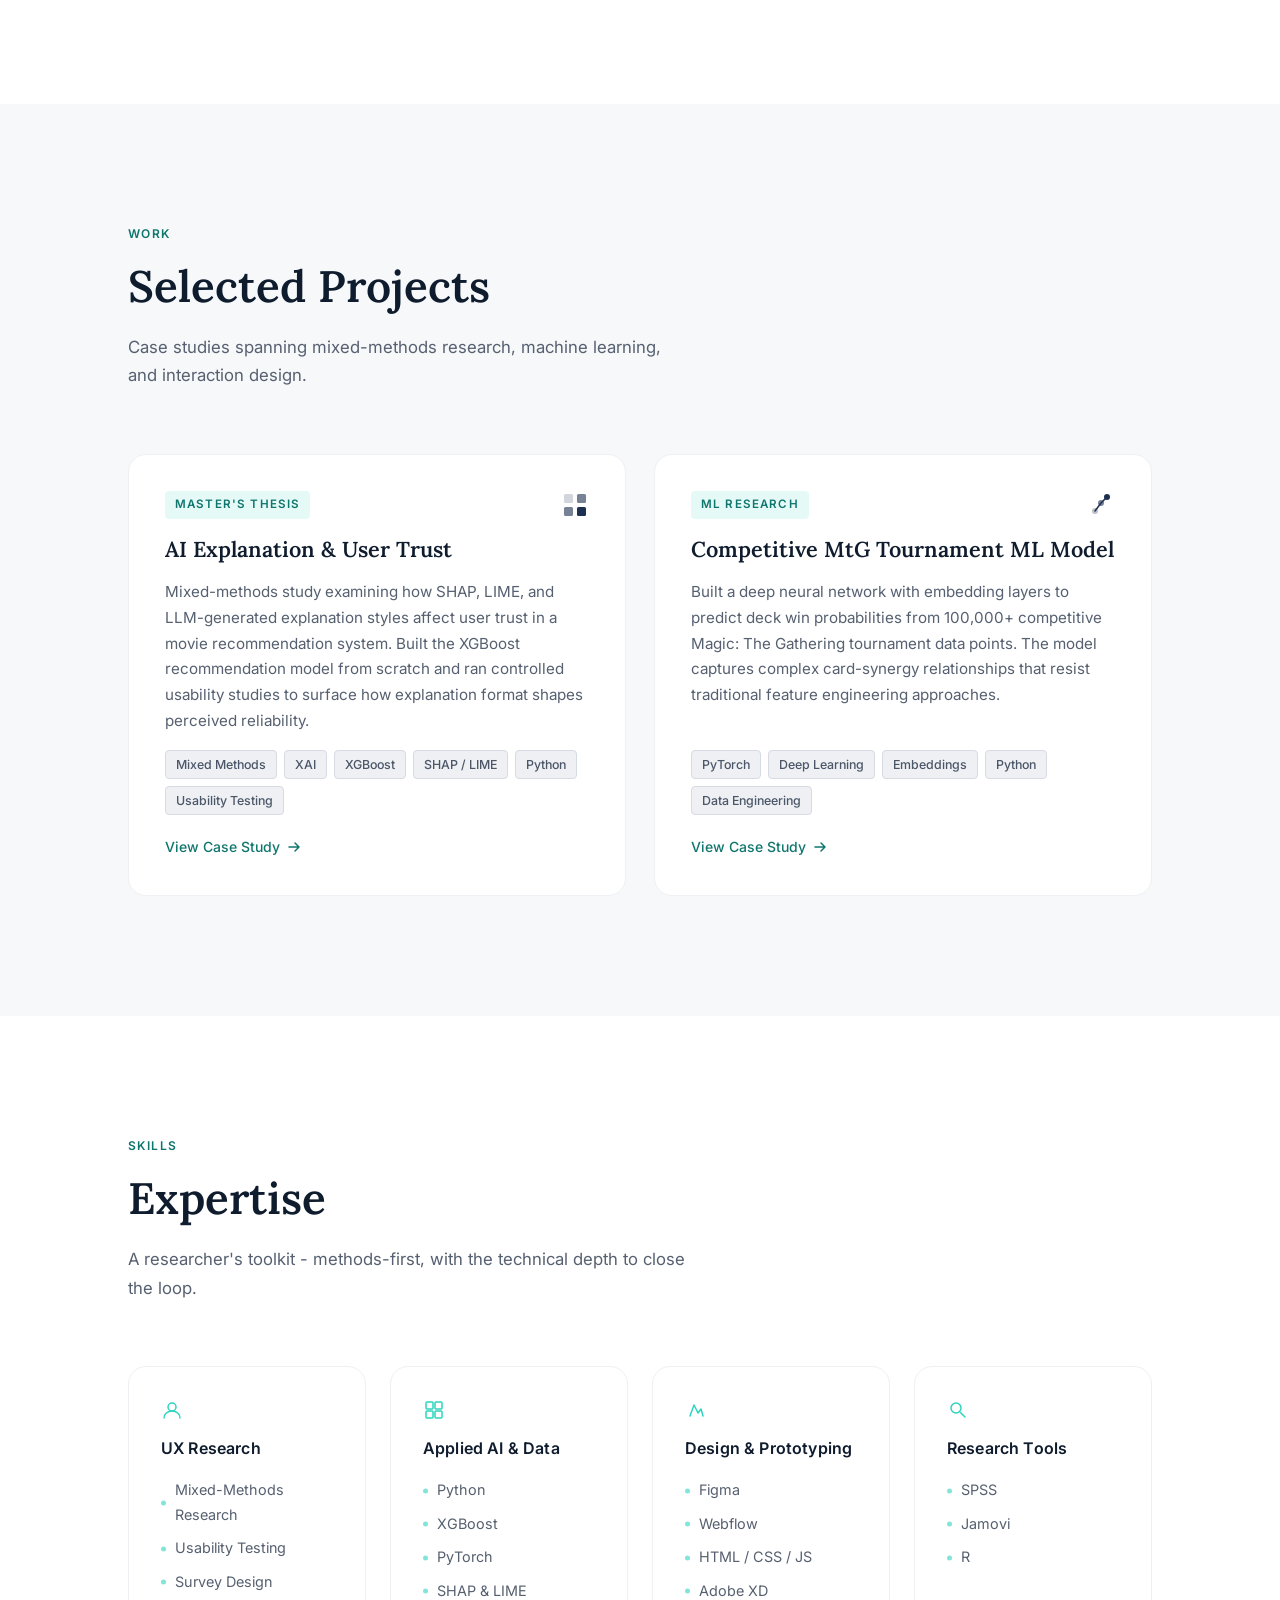
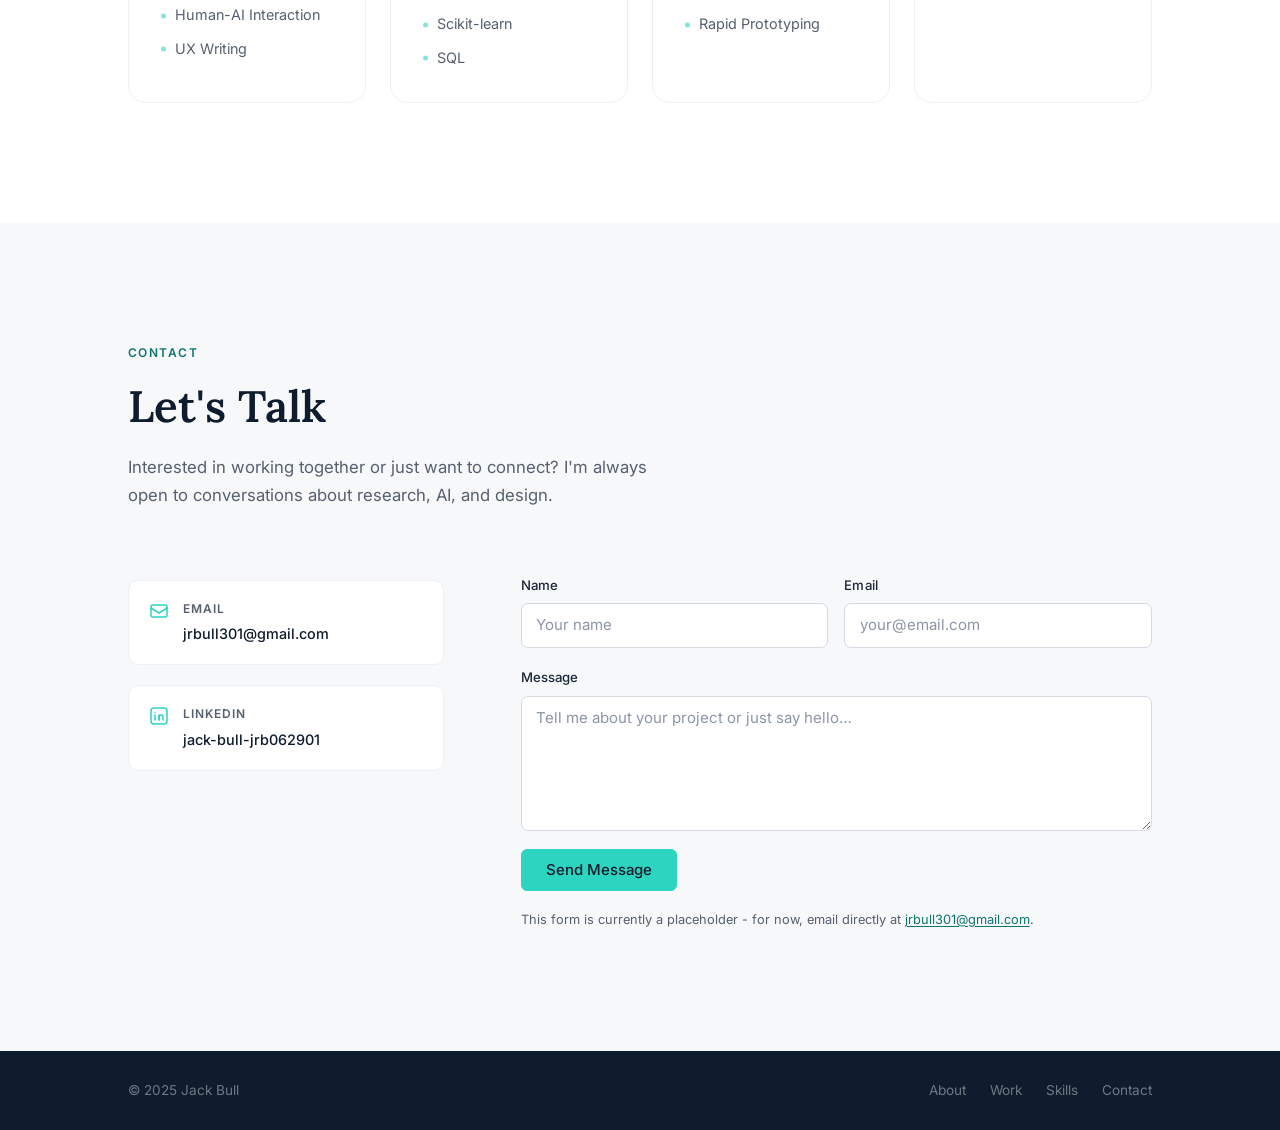
==== commit ef6fcefd: "Improve accessibility across site - Add skip-to-main-content link for keyboard users - Fix WCAG AA c" ====
--- a/index.html
+++ b/index.html
@@ -3,8 +3,8 @@
 <head>
   <meta charset="UTF-8" />
   <meta name="viewport" content="width=device-width, initial-scale=1.0" />
-  <meta name="description" content="Jack Bull — UX Researcher & Applied AI Specialist. Researching how people understand, trust, and interact with AI-generated outputs." />
-  <title>Jack Bull — UX Researcher & Applied AI Specialist</title>
+  <meta name="description" content="Jack Bull - UX Researcher & Applied AI Specialist. Researching how people understand, trust, and interact with AI-generated outputs." />
+  <title>Jack Bull - UX Researcher & Applied AI Specialist</title>
   <link rel="preconnect" href="https://fonts.googleapis.com" />
   <link rel="preconnect" href="https://fonts.gstatic.com" crossorigin />
   <link href="https://fonts.googleapis.com/css2?family=Inter:wght@300;400;500;600&family=Lora:ital,wght@0,400;0,600;1,400&display=swap" rel="stylesheet" />
@@ -12,11 +12,13 @@
 </head>
 <body>
 
+  <a href="#main-content" class="skip-link">Skip to main content</a>
+
   <!-- Navigation -->
   <header class="site-header" id="site-header">
     <nav class="nav container" aria-label="Primary navigation">
       <a href="#hero" class="nav-logo">JB</a>
-      <button class="nav-toggle" id="nav-toggle" aria-label="Toggle navigation" aria-expanded="false">
+      <button class="nav-toggle" id="nav-toggle" aria-label="Toggle navigation" aria-expanded="false" aria-controls="nav-links">
         <span></span><span></span><span></span>
       </button>
       <ul class="nav-links" id="nav-links" role="list">
@@ -28,7 +30,7 @@
     </nav>
   </header>
 
-  <main>
+  <main id="main-content">
 
     <!-- Hero -->
     <section class="hero" id="hero" aria-label="Introduction">
@@ -61,7 +63,7 @@
         <div class="about-content">
           <h2 class="section-heading reveal">Bridging rigorous research<br class="break-lg"> with human-centred AI.</h2>
           <div class="about-body">
-            <p class="reveal">I'm a UX researcher and applied AI practitioner with a focus on explainability, trust, and the human experience of machine intelligence. My work sits at the intersection of cognitive psychology, interaction design, and machine learning — asking not just <em>what</em> a model predicts, but <em>how</em> people make sense of those predictions.</p>
+            <p class="reveal">I'm a UX researcher and applied AI practitioner with a focus on explainability, trust, and the human experience of machine intelligence. My work sits at the intersection of cognitive psychology, interaction design, and machine learning - asking not just <em>what</em> a model predicts, but <em>how</em> people make sense of those predictions.</p>
             <p class="reveal">I hold an <strong>MSc in Applied AI &amp; UX Design</strong> from Abertay University (graduated with distinction, 2025) and a <strong>BA in UX Architecture</strong> from Michigan State University (2023). I'm based in Detroit, MI, and open to remote roles and relocation.</p>
           </div>
           <div class="about-facts reveal">
@@ -165,7 +167,7 @@
       <div class="container">
         <div class="section-label reveal">Skills</div>
         <h2 class="section-heading reveal">Expertise</h2>
-        <p class="section-sub reveal">A researcher's toolkit — methods-first, with the technical depth to close the loop.</p>
+        <p class="section-sub reveal">A researcher's toolkit - methods-first, with the technical depth to close the loop.</p>
 
         <div class="skills-grid">
 
@@ -294,7 +296,7 @@
               <textarea id="message" name="message" rows="5" placeholder="Tell me about your project or just say hello…"></textarea>
             </div>
             <button type="submit" class="btn btn-primary form-submit">Send Message</button>
-            <p class="form-note">This form is currently a placeholder — for now, email directly at <a href="mailto:jrbull301@gmail.com">jrbull301@gmail.com</a>.</p>
+            <p class="form-note">This form is currently a placeholder - for now, email directly at <a href="mailto:jrbull301@gmail.com">jrbull301@gmail.com</a>.</p>
           </form>
         </div>
       </div>
--- a/style.css
+++ b/style.css
@@ -28,7 +28,27 @@
   --transition:  240ms cubic-bezier(.4,0,.2,1);
 
   --section-py:  clamp(72px, 10vw, 120px);
-}
+
+  /* Darker teal for text on light backgrounds — passes WCAG AA (≥4.5:1 on white) */
+  --accent-text: #0f766e;
+}
+
+/* ─── Skip link ──────────────────────────────────────────── */
+.skip-link {
+  position: absolute;
+  top: -100%;
+  left: 16px;
+  z-index: 9999;
+  padding: .5rem 1.1rem;
+  background: var(--navy);
+  color: var(--white);
+  border-radius: 0 0 6px 6px;
+  font-size: .875rem;
+  font-weight: 500;
+  text-decoration: none;
+  transition: top .2s;
+}
+.skip-link:focus { top: 0; }
 
 /* ─── Reset / Base ───────────────────────────────────────── */
 *, *::before, *::after { box-sizing: border-box; margin: 0; padding: 0; }
@@ -55,6 +75,13 @@
 
 ul { list-style: none; }
 
+/* Global keyboard focus indicator */
+:focus-visible {
+  outline: 2.5px solid var(--accent);
+  outline-offset: 3px;
+  border-radius: 3px;
+}
+
 /* ─── Utility ────────────────────────────────────────────── */
 .container {
   width: 100%;
@@ -71,7 +98,7 @@
   font-weight: 600;
   letter-spacing: .12em;
   text-transform: uppercase;
-  color: var(--accent);
+  color: var(--accent-text);
   margin-bottom: 16px;
 }
 
@@ -204,6 +231,9 @@
 
 .nav-links a:hover { color: var(--white); }
 
+.nav-links a.active,
+.nav-links a[aria-current="page"] { color: var(--white); }
+
 .nav-cta {
   color: var(--accent) !important;
   font-weight: 500 !important;
@@ -443,7 +473,7 @@
   font-weight: 600;
   letter-spacing: .1em;
   text-transform: uppercase;
-  color: var(--accent);
+  color: var(--accent-text);
   background: var(--accent-dim);
   padding: 4px 10px;
   border-radius: 4px;
@@ -488,7 +518,7 @@
   gap: 6px;
   font-size: .875rem;
   font-weight: 500;
-  color: var(--accent);
+  color: var(--accent-text);
   margin-top: 4px;
   transition: gap var(--transition), opacity var(--transition);
 }
@@ -647,7 +677,6 @@
   border-radius: 7px;
   padding: .65rem .9rem;
   transition: border-color var(--transition), box-shadow var(--transition);
-  outline: none;
   resize: vertical;
   line-height: 1.5;
 }
@@ -661,6 +690,7 @@
 .form-group textarea:focus {
   border-color: var(--accent);
   box-shadow: 0 0 0 3px rgba(45,212,191,.15);
+  outline: none; /* custom focus via border + shadow */
 }
 
 .form-submit { align-self: flex-start; }
@@ -671,7 +701,7 @@
 }
 
 .form-note a {
-  color: var(--accent);
+  color: var(--accent-text);
   text-decoration: underline;
   text-underline-offset: 2px;
 }
@@ -747,11 +777,15 @@
     gap: 0;
     padding: 88px 32px 40px;
     transform: translateX(100%);
-    transition: transform .3s cubic-bezier(.4,0,.2,1);
+    visibility: hidden;
+    transition: transform .3s cubic-bezier(.4,0,.2,1), visibility .3s;
     box-shadow: -4px 0 24px rgba(0,0,0,.3);
   }
 
-  .nav-links.open { transform: translateX(0); }
+  .nav-links.open {
+    transform: translateX(0);
+    visibility: visible;
+  }
 
   .nav-links a {
     font-size: 1.1rem;
@@ -763,6 +797,19 @@
   .form-row { grid-template-columns: 1fr; }
 
   .break-lg { display: none; }
+}
+
+/* ─── Reduced motion ─────────────────────────────────────── */
+@media (prefers-reduced-motion: reduce) {
+  html { scroll-behavior: auto; }
+
+  .reveal {
+    opacity: 1 !important;
+    transform: none !important;
+    transition: none !important;
+  }
+
+  .scroll-indicator { animation: none; }
 }
 
 /* Small mobile */
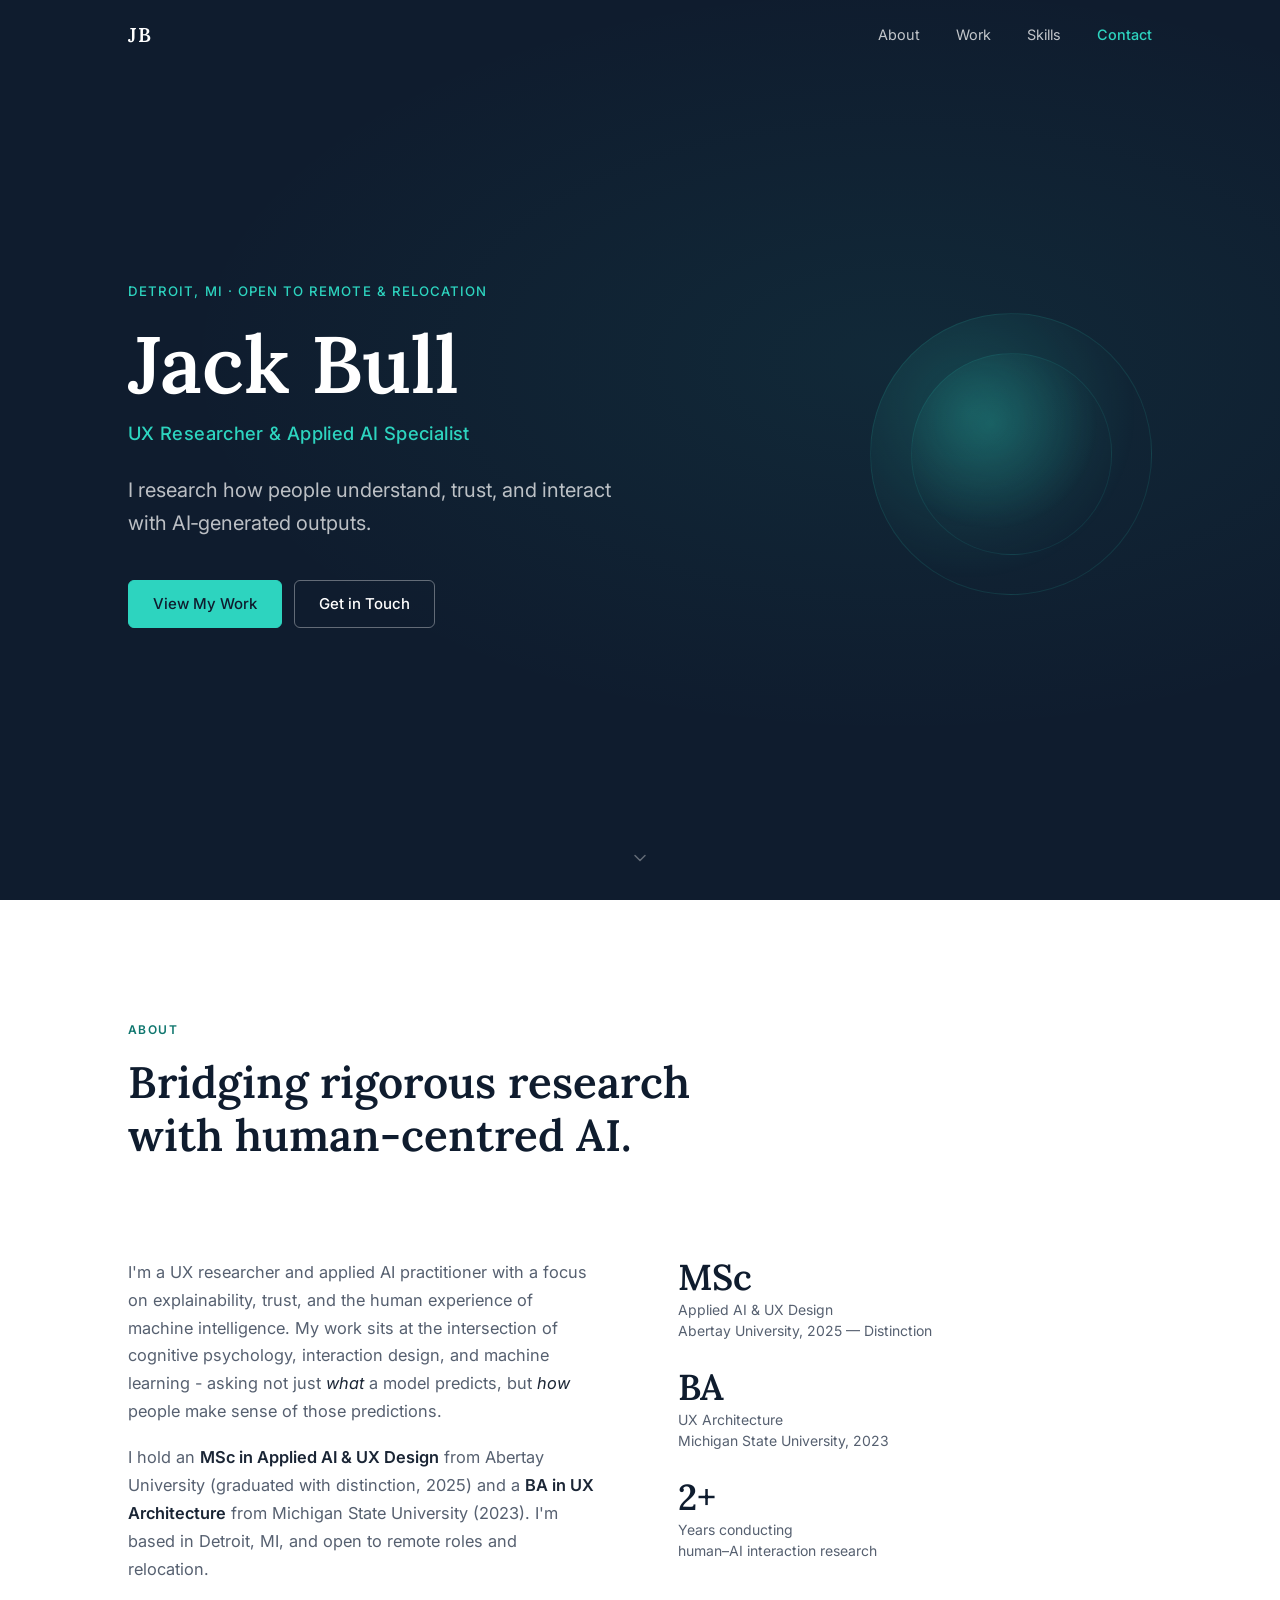
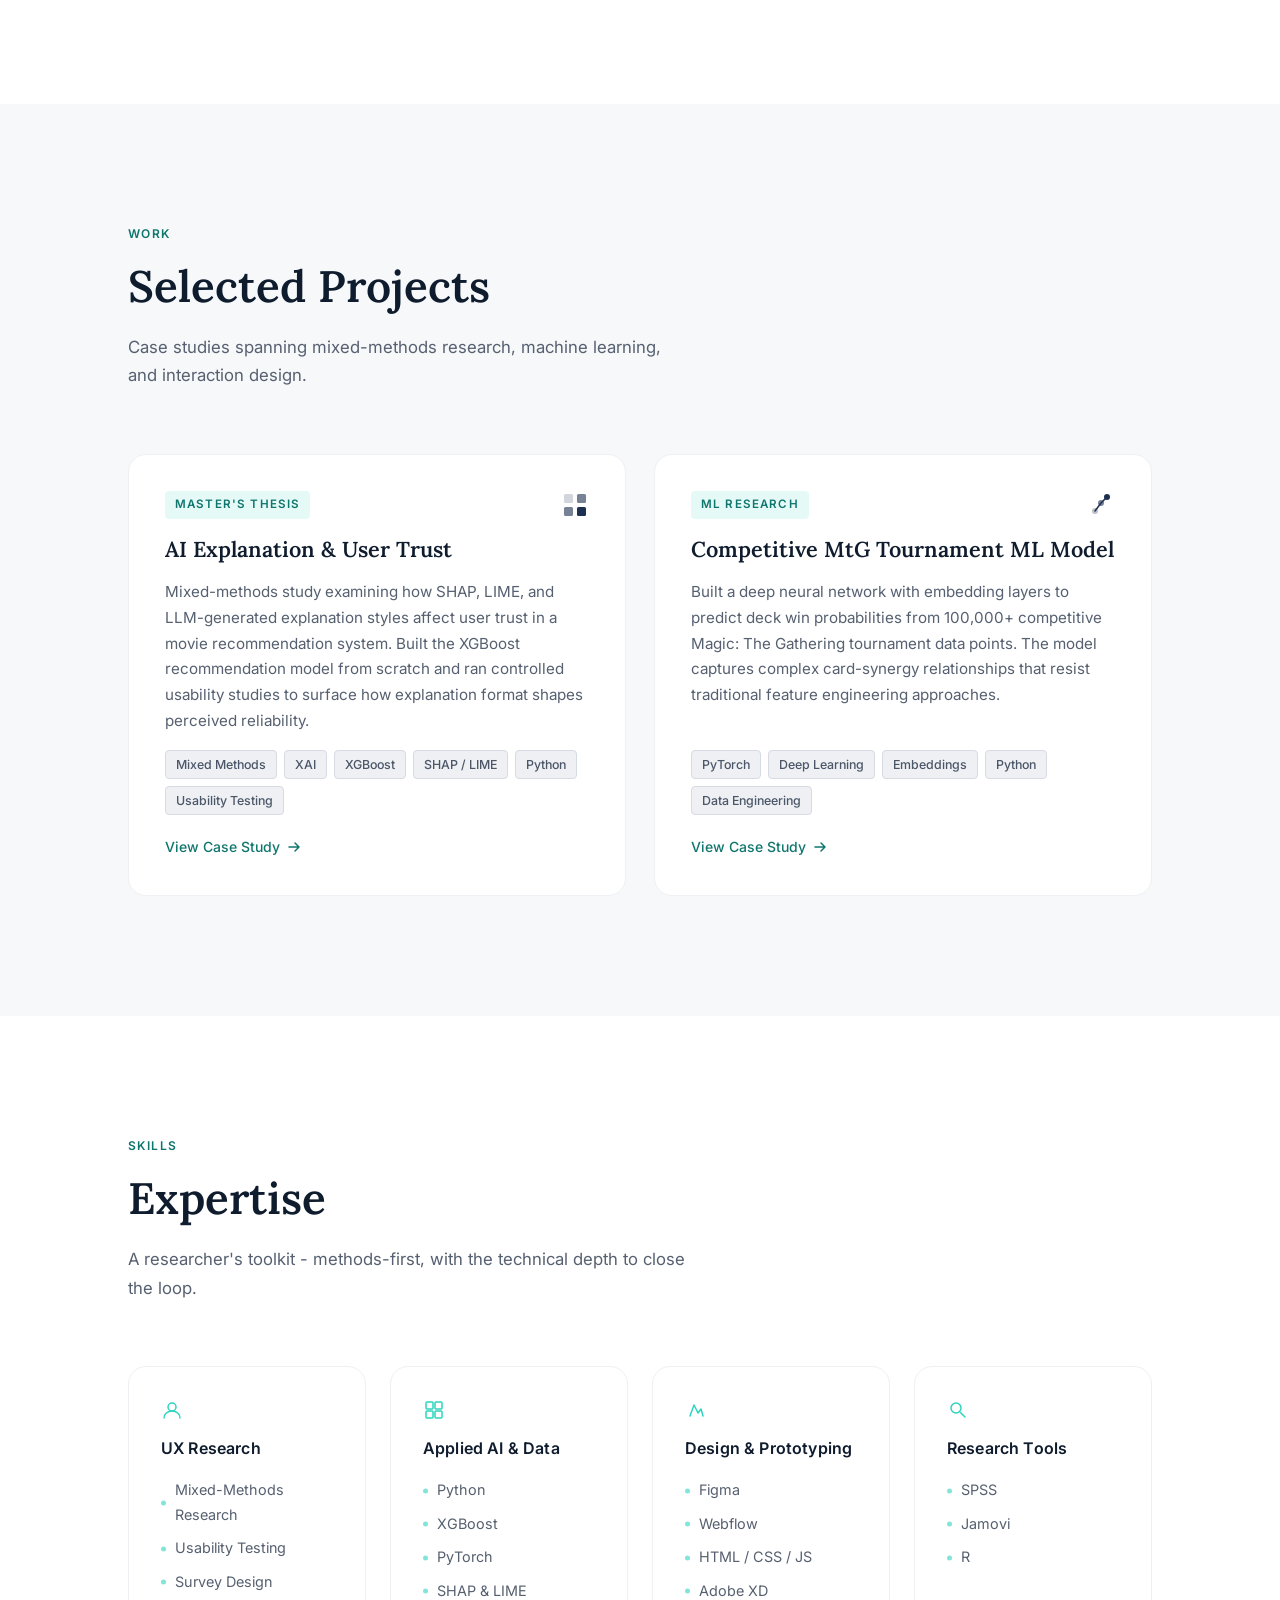
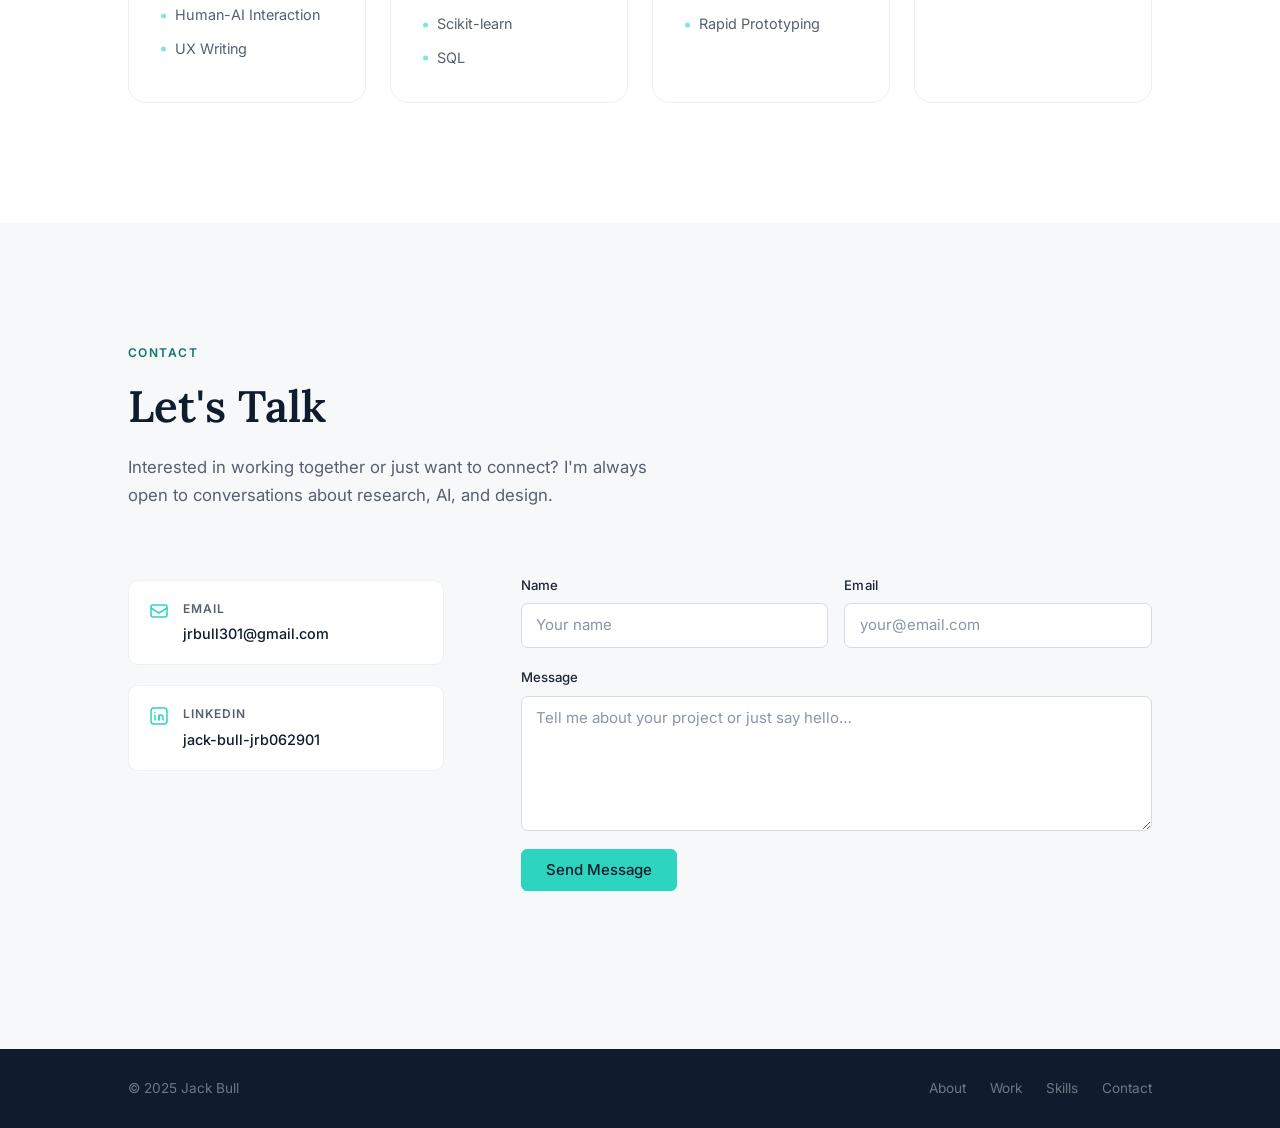
==== commit e96bfb9f: "Wire up contact form to Web3Forms Replaces placeholder form handler with a real async fetch submissi" ====
--- a/index.html
+++ b/index.html
@@ -117,7 +117,7 @@
                 <li>Python</li>
                 <li>Usability Testing</li>
               </ul>
-              <a href="#" class="card-link" aria-label="View AI Explanation & User Trust case study (coming soon)">
+              <a href="projects/xai-recommender.html" class="card-link" aria-label="View AI Explanation & User Trust case study">
                 View Case Study
                 <svg width="16" height="16" viewBox="0 0 16 16" fill="none" aria-hidden="true">
                   <path d="M3 8H13M9 4L13 8L9 12" stroke="currentColor" stroke-width="1.5" stroke-linecap="round" stroke-linejoin="round"/>
@@ -149,7 +149,7 @@
                 <li>Python</li>
                 <li>Data Engineering</li>
               </ul>
-              <a href="#" class="card-link" aria-label="View MtG ML Model case study (coming soon)">
+              <a href="projects/cedh-model.html" class="card-link" aria-label="View Competitive MtG ML Model case study">
                 View Case Study
                 <svg width="16" height="16" viewBox="0 0 16 16" fill="none" aria-hidden="true">
                   <path d="M3 8H13M9 4L13 8L9 12" stroke="currentColor" stroke-width="1.5" stroke-linecap="round" stroke-linejoin="round"/>
@@ -281,22 +281,25 @@
           </div>
 
           <form class="contact-form reveal" aria-label="Contact form" novalidate>
+            <input type="hidden" name="access_key" value="2f26be0c-e0f4-454e-b2fc-714c2636d7b5" />
+            <input type="hidden" name="subject" value="Portfolio contact from jackbull.dev" />
+            <input type="checkbox" name="botcheck" style="display:none" tabindex="-1" aria-hidden="true" />
             <div class="form-row">
               <div class="form-group">
                 <label for="name">Name</label>
-                <input type="text" id="name" name="name" placeholder="Your name" autocomplete="name" />
+                <input type="text" id="name" name="name" placeholder="Your name" autocomplete="name" required />
               </div>
               <div class="form-group">
                 <label for="email">Email</label>
-                <input type="email" id="email" name="email" placeholder="your@email.com" autocomplete="email" />
+                <input type="email" id="email" name="email" placeholder="your@email.com" autocomplete="email" required />
               </div>
             </div>
             <div class="form-group">
               <label for="message">Message</label>
-              <textarea id="message" name="message" rows="5" placeholder="Tell me about your project or just say hello…"></textarea>
+              <textarea id="message" name="message" rows="5" placeholder="Tell me about your project or just say hello…" required></textarea>
             </div>
             <button type="submit" class="btn btn-primary form-submit">Send Message</button>
-            <p class="form-note">This form is currently a placeholder - for now, email directly at <a href="mailto:jrbull301@gmail.com">jrbull301@gmail.com</a>.</p>
+            <p class="form-status" role="status" aria-live="polite"></p>
           </form>
         </div>
       </div>
--- a/style.css
+++ b/style.css
@@ -35,8 +35,8 @@
 
 /* ─── Skip link ──────────────────────────────────────────── */
 .skip-link {
-  position: absolute;
-  top: -100%;
+  position: fixed;
+  top: -3rem;
   left: 16px;
   z-index: 9999;
   padding: .5rem 1.1rem;
@@ -695,15 +695,9 @@
 
 .form-submit { align-self: flex-start; }
 
-.form-note {
-  font-size: .8rem;
-  color: var(--text-muted);
-}
-
-.form-note a {
-  color: var(--accent-text);
-  text-decoration: underline;
-  text-underline-offset: 2px;
+.form-status {
+  font-size: .875rem;
+  min-height: 1.25rem;
 }
 
 /* ─── Footer ─────────────────────────────────────────────── */
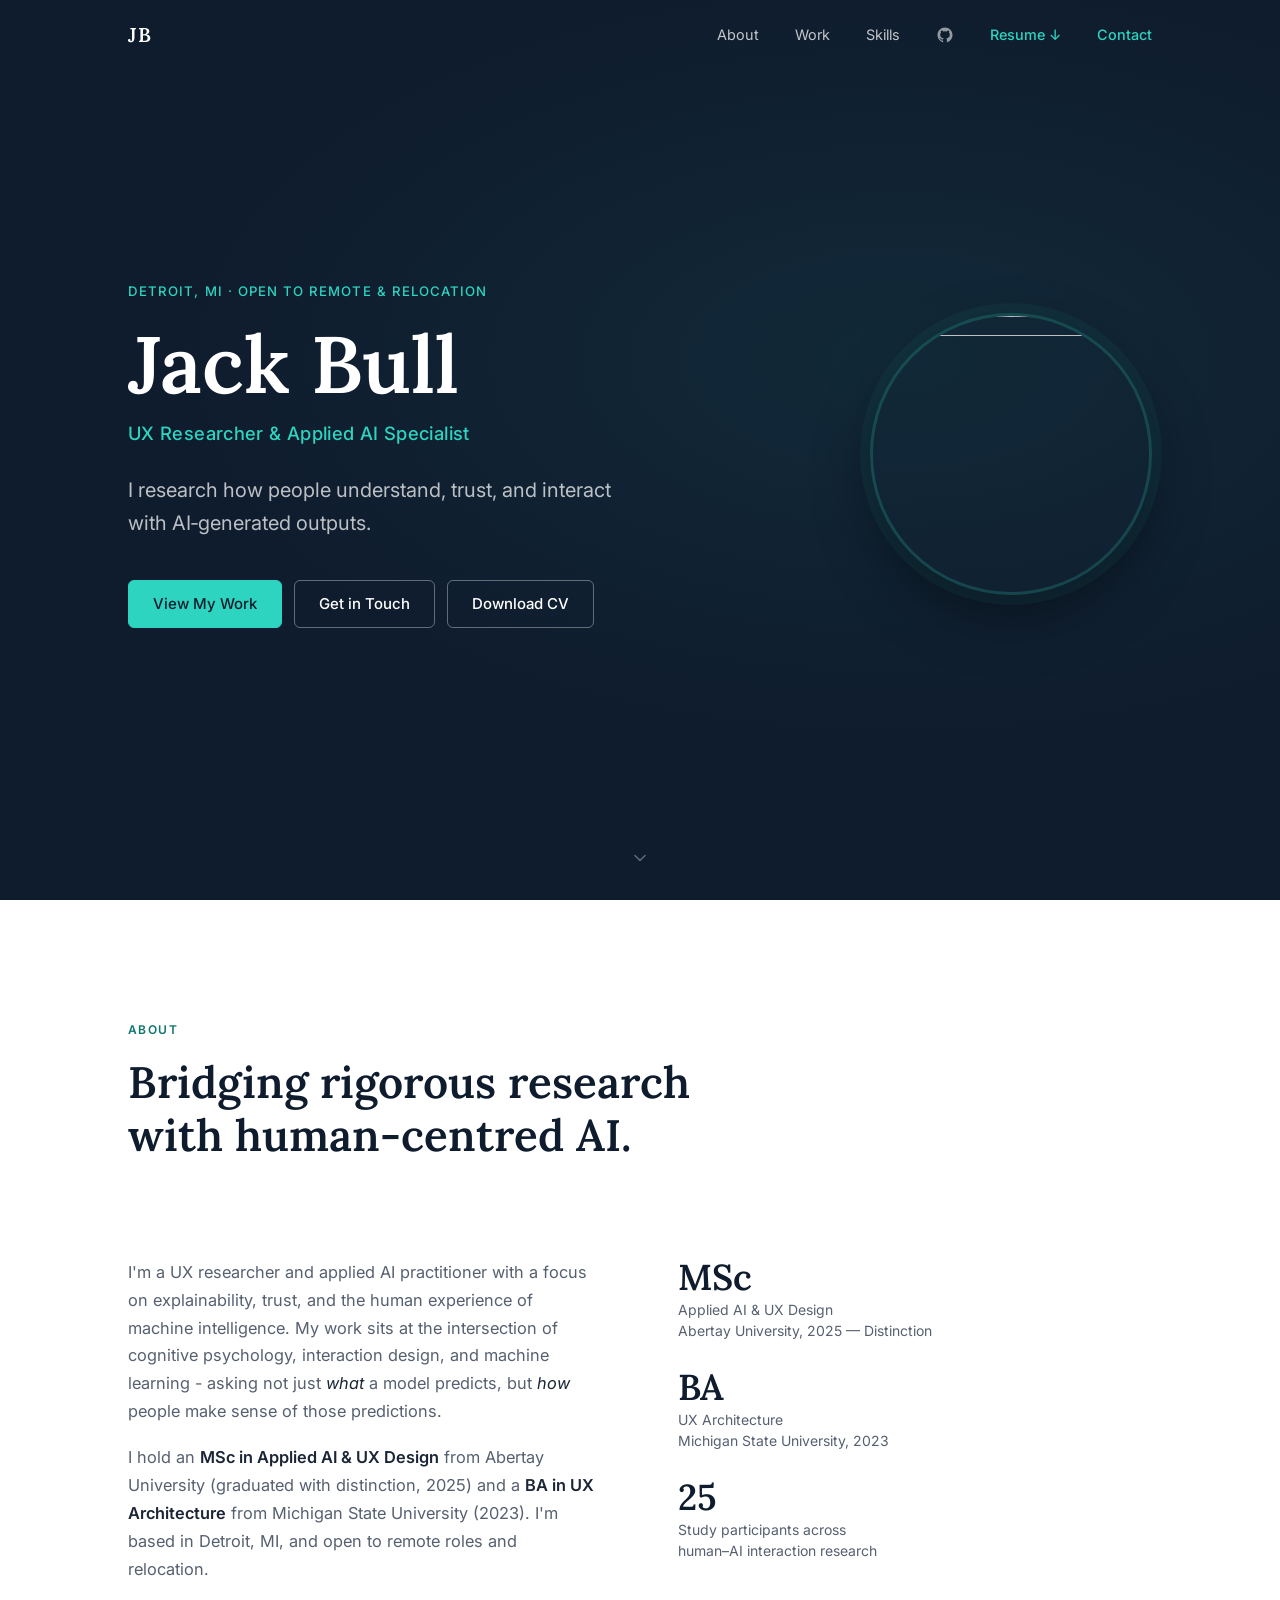
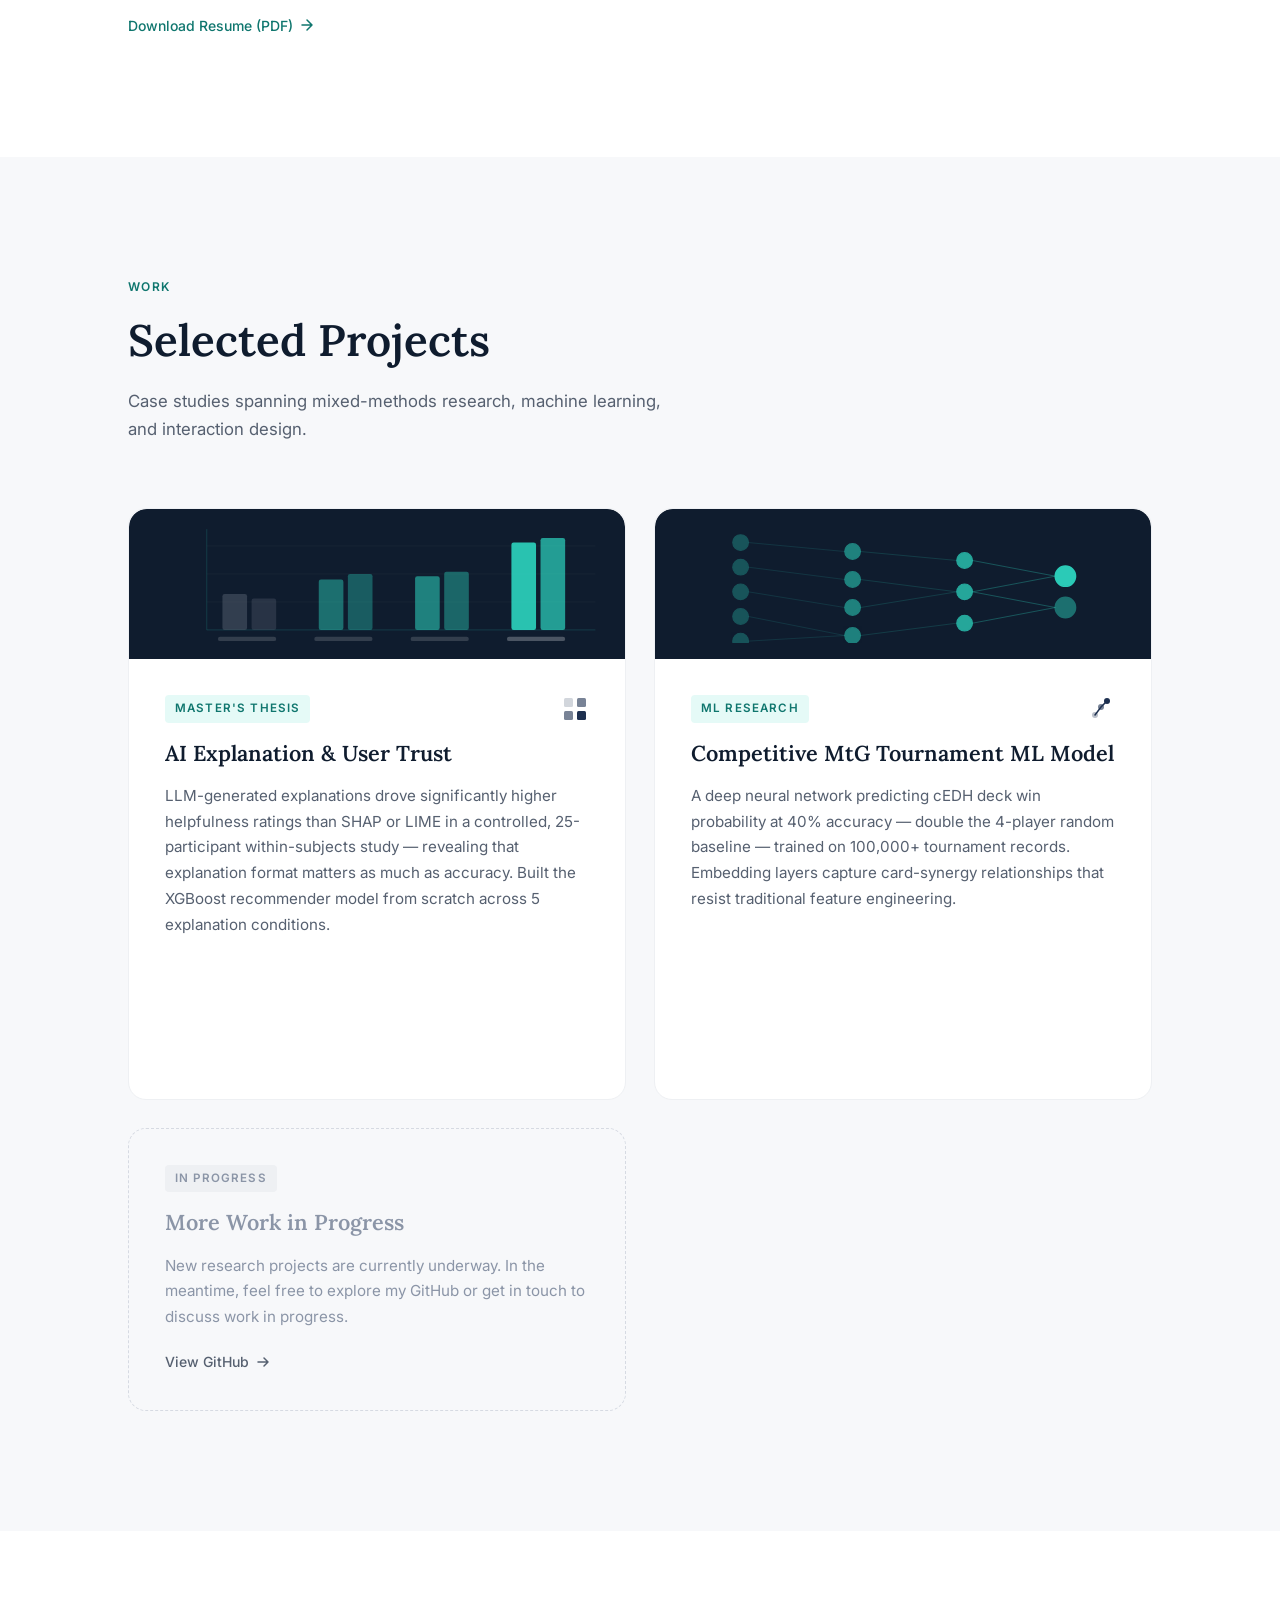
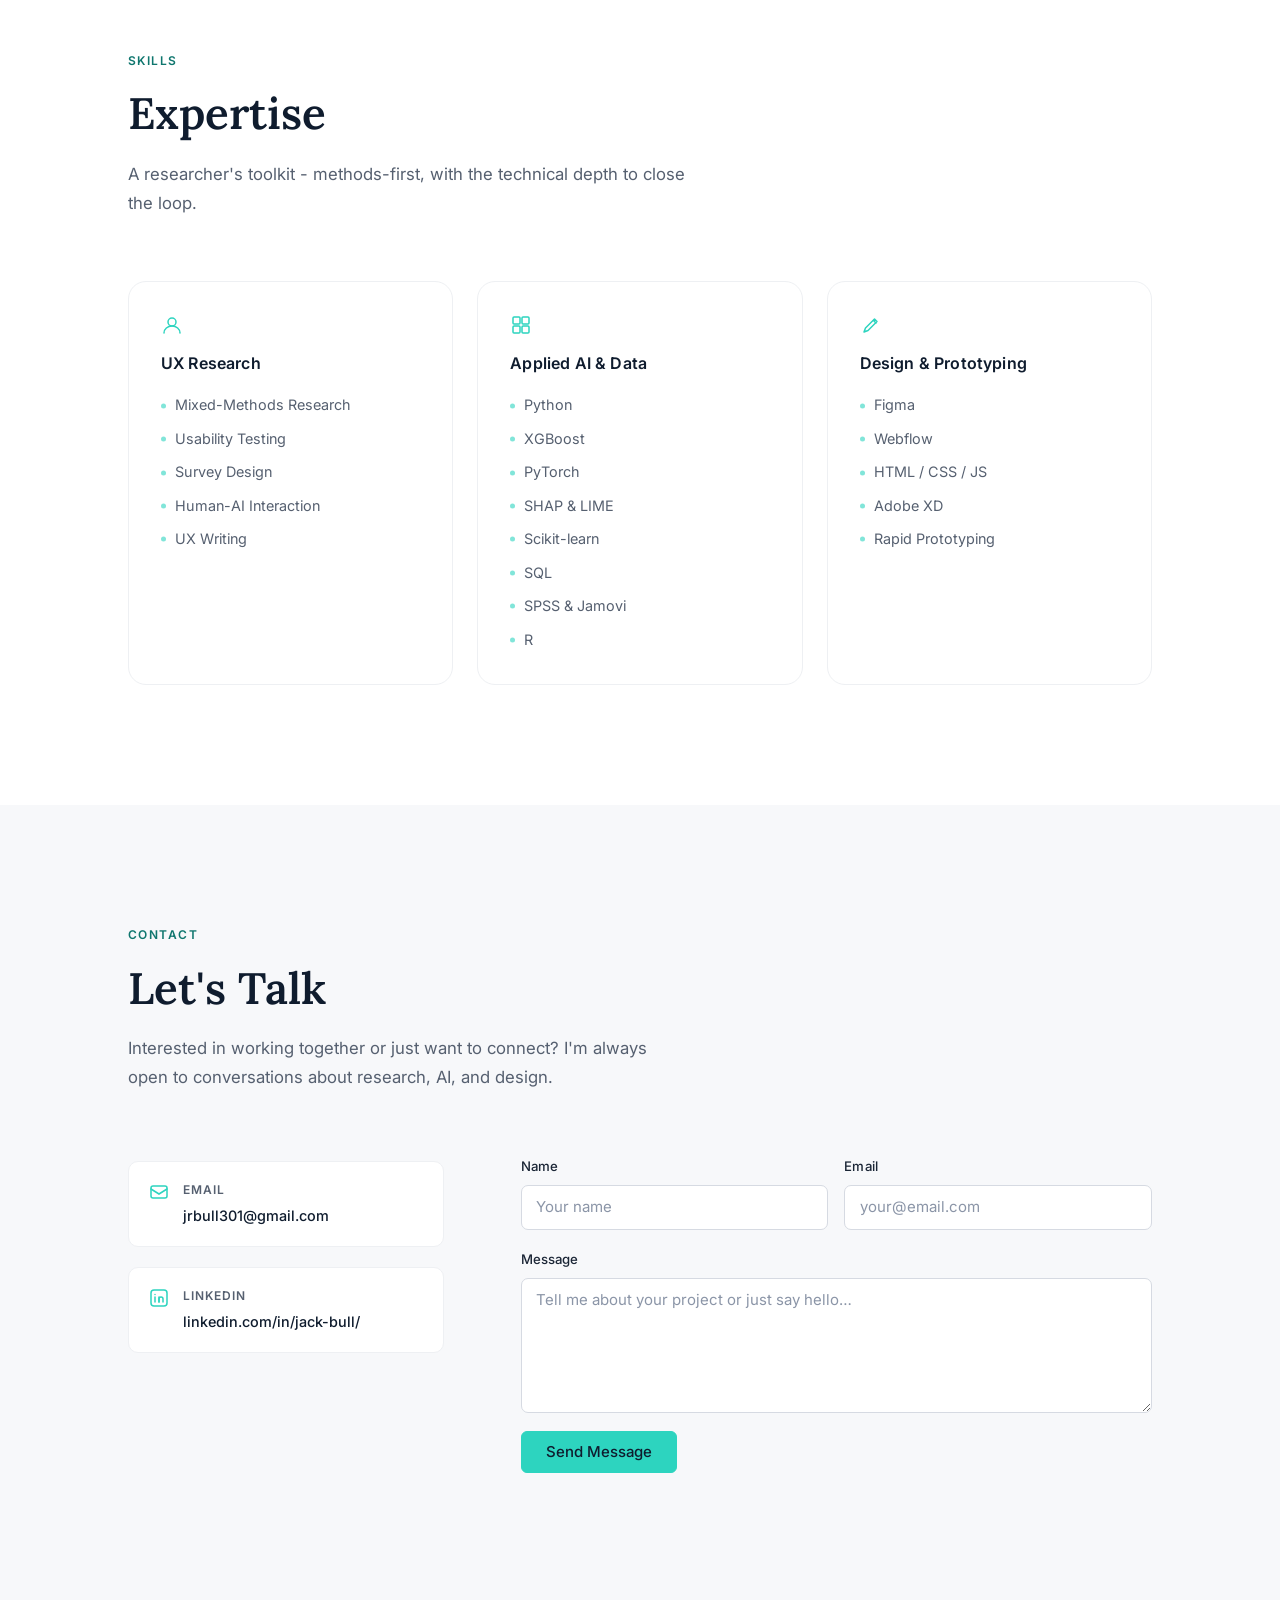
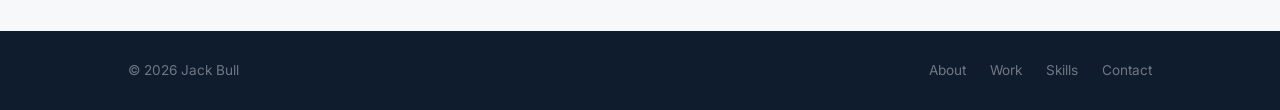
==== commit 932da2fa: "Implement design audit: headshot, resume/GitHub nav, card thumbnails, 3rd project card, skills conso" ====
--- a/index.html
+++ b/index.html
@@ -25,6 +25,13 @@
         <li><a href="#about">About</a></li>
         <li><a href="#work">Work</a></li>
         <li><a href="#skills">Skills</a></li>
+        <li>
+          <a href="https://github.com/Plebeian01" target="_blank" rel="noopener noreferrer" class="nav-github" aria-label="Jack Bull on GitHub (opens in new tab)">
+            <svg width="18" height="18" viewBox="0 0 24 24" fill="currentColor" aria-hidden="true"><path d="M12 2C6.477 2 2 6.484 2 12.017c0 4.425 2.865 8.18 6.839 9.504.5.092.682-.217.682-.483 0-.237-.008-.868-.013-1.703-2.782.605-3.369-1.343-3.369-1.343-.454-1.158-1.11-1.466-1.11-1.466-.908-.62.069-.608.069-.608 1.003.07 1.531 1.032 1.531 1.032.892 1.53 2.341 1.088 2.91.832.092-.647.35-1.088.636-1.338-2.22-.253-4.555-1.113-4.555-4.951 0-1.093.39-1.988 1.029-2.688-.103-.253-.446-1.272.098-2.65 0 0 .84-.27 2.75 1.026A9.564 9.564 0 0 1 12 6.844a9.59 9.59 0 0 1 2.504.337c1.909-1.296 2.747-1.027 2.747-1.027.546 1.379.202 2.398.1 2.651.64.7 1.028 1.595 1.028 2.688 0 3.848-2.339 4.695-4.566 4.942.359.31.678.921.678 1.856 0 1.338-.012 2.419-.012 2.747 0 .268.18.58.688.482A10.02 10.02 0 0 0 22 12.017C22 6.484 17.522 2 12 2z"/></svg>
+            <span class="nav-github-text">GitHub</span>
+          </a>
+        </li>
+        <li><a href="Jack-Bull-Resume.pdf" class="nav-resume" download aria-label="Download resume as PDF">Resume ↓</a></li>
         <li><a href="#contact" class="nav-cta">Contact</a></li>
       </ul>
     </nav>
@@ -43,10 +50,11 @@
           <div class="hero-actions reveal">
             <a href="#work" class="btn btn-primary">View My Work</a>
             <a href="#contact" class="btn btn-ghost">Get in Touch</a>
+            <a href="Jack-Bull-Resume.pdf" class="btn btn-ghost" download aria-label="Download resume as PDF">Download CV</a>
           </div>
         </div>
         <div class="hero-decoration" aria-hidden="true">
-          <div class="hero-orb"></div>
+          <img src="headshot.jpg" alt="" class="hero-photo" />
         </div>
       </div>
       <a href="#about" class="scroll-indicator" aria-label="Scroll to About section">
@@ -65,6 +73,10 @@
           <div class="about-body">
             <p class="reveal">I'm a UX researcher and applied AI practitioner with a focus on explainability, trust, and the human experience of machine intelligence. My work sits at the intersection of cognitive psychology, interaction design, and machine learning - asking not just <em>what</em> a model predicts, but <em>how</em> people make sense of those predictions.</p>
             <p class="reveal">I hold an <strong>MSc in Applied AI &amp; UX Design</strong> from Abertay University (graduated with distinction, 2025) and a <strong>BA in UX Architecture</strong> from Michigan State University (2023). I'm based in Detroit, MI, and open to remote roles and relocation.</p>
+            <a href="Jack-Bull-Resume.pdf" class="about-resume-link reveal" download aria-label="Download resume as PDF">
+              Download Resume (PDF)
+              <svg width="14" height="14" viewBox="0 0 14 14" fill="none" aria-hidden="true"><path d="M2 7h10M7 2l5 5-5 5" stroke="currentColor" stroke-width="1.5" stroke-linecap="round" stroke-linejoin="round"/></svg>
+            </a>
           </div>
           <div class="about-facts reveal">
             <div class="fact">
@@ -76,8 +88,8 @@
               <span class="fact-label">UX Architecture<br>Michigan State University, 2023</span>
             </div>
             <div class="fact">
-              <span class="fact-value">2+</span>
-              <span class="fact-label">Years conducting<br>human–AI interaction research</span>
+              <span class="fact-value">25</span>
+              <span class="fact-label">Study participants across<br>human–AI interaction research</span>
             </div>
           </div>
         </div>
@@ -95,6 +107,27 @@
 
           <!-- Project 1 -->
           <article class="project-card reveal" aria-label="Project: AI Explanation and User Trust">
+            <div class="card-thumbnail" aria-hidden="true">
+              <svg viewBox="0 0 400 118" fill="none" preserveAspectRatio="xMidYMid slice">
+                <line x1="48" y1="10" x2="48" y2="100" stroke="#2dd4bf" stroke-width="0.6" opacity=".25"/>
+                <line x1="48" y1="100" x2="395" y2="100" stroke="#2dd4bf" stroke-width="0.6" opacity=".25"/>
+                <line x1="48" y1="75" x2="395" y2="75" stroke="#fff" stroke-width="0.4" opacity=".07"/>
+                <line x1="48" y1="50" x2="395" y2="50" stroke="#fff" stroke-width="0.4" opacity=".07"/>
+                <line x1="48" y1="25" x2="395" y2="25" stroke="#fff" stroke-width="0.4" opacity=".07"/>
+                <rect x="62"  y="68" width="22" height="32" rx="2" fill="#566070" opacity=".5"/>
+                <rect x="88"  y="72" width="22" height="28" rx="2" fill="#566070" opacity=".35"/>
+                <rect x="148" y="55" width="22" height="45" rx="2" fill="#2dd4bf" opacity=".45"/>
+                <rect x="174" y="50" width="22" height="50" rx="2" fill="#2dd4bf" opacity=".35"/>
+                <rect x="234" y="52" width="22" height="48" rx="2" fill="#2dd4bf" opacity=".55"/>
+                <rect x="260" y="48" width="22" height="52" rx="2" fill="#2dd4bf" opacity=".4"/>
+                <rect x="320" y="22" width="22" height="78" rx="2" fill="#2dd4bf" opacity=".9"/>
+                <rect x="346" y="18" width="22" height="82" rx="2" fill="#2dd4bf" opacity=".7"/>
+                <rect x="58"  y="106" width="52" height="4" rx="2" fill="#fff" opacity=".15"/>
+                <rect x="144" y="106" width="52" height="4" rx="2" fill="#fff" opacity=".15"/>
+                <rect x="230" y="106" width="52" height="4" rx="2" fill="#fff" opacity=".15"/>
+                <rect x="316" y="106" width="52" height="4" rx="2" fill="#fff" opacity=".25"/>
+              </svg>
+            </div>
             <div class="card-inner">
               <div class="card-header">
                 <span class="card-badge">Master's Thesis</span>
@@ -108,7 +141,7 @@
                 </div>
               </div>
               <h3 class="card-title">AI Explanation &amp; User Trust</h3>
-              <p class="card-description">Mixed-methods study examining how SHAP, LIME, and LLM-generated explanation styles affect user trust in a movie recommendation system. Built the XGBoost recommendation model from scratch and ran controlled usability studies to surface how explanation format shapes perceived reliability.</p>
+              <p class="card-description">LLM-generated explanations drove significantly higher helpfulness ratings than SHAP or LIME in a controlled, 25-participant within-subjects study — revealing that explanation format matters as much as accuracy. Built the XGBoost recommender model from scratch across 5 explanation conditions.</p>
               <ul class="card-tags" role="list">
                 <li>Mixed Methods</li>
                 <li>XAI</li>
@@ -128,6 +161,37 @@
 
           <!-- Project 2 -->
           <article class="project-card reveal" aria-label="Project: Competitive MtG Tournament ML Model">
+            <div class="card-thumbnail" aria-hidden="true">
+              <svg viewBox="0 0 400 118" fill="none" preserveAspectRatio="xMidYMid slice">
+                <circle cx="55"  cy="22"  r="7" fill="#2dd4bf" opacity=".3" stroke="#2dd4bf" stroke-width="1"/>
+                <circle cx="55"  cy="44"  r="7" fill="#2dd4bf" opacity=".3" stroke="#2dd4bf" stroke-width="1"/>
+                <circle cx="55"  cy="66"  r="7" fill="#2dd4bf" opacity=".3" stroke="#2dd4bf" stroke-width="1"/>
+                <circle cx="55"  cy="88"  r="7" fill="#2dd4bf" opacity=".3" stroke="#2dd4bf" stroke-width="1"/>
+                <circle cx="55"  cy="110" r="7" fill="#2dd4bf" opacity=".3" stroke="#2dd4bf" stroke-width="1"/>
+                <circle cx="155" cy="30"  r="7" fill="#2dd4bf" opacity=".55" stroke="#2dd4bf" stroke-width="1"/>
+                <circle cx="155" cy="55"  r="7" fill="#2dd4bf" opacity=".55" stroke="#2dd4bf" stroke-width="1"/>
+                <circle cx="155" cy="80"  r="7" fill="#2dd4bf" opacity=".55" stroke="#2dd4bf" stroke-width="1"/>
+                <circle cx="155" cy="105" r="7" fill="#2dd4bf" opacity=".55" stroke="#2dd4bf" stroke-width="1"/>
+                <circle cx="255" cy="38"  r="7" fill="#2dd4bf" opacity=".75" stroke="#2dd4bf" stroke-width="1"/>
+                <circle cx="255" cy="66"  r="7" fill="#2dd4bf" opacity=".75" stroke="#2dd4bf" stroke-width="1"/>
+                <circle cx="255" cy="94"  r="7" fill="#2dd4bf" opacity=".75" stroke="#2dd4bf" stroke-width="1"/>
+                <circle cx="345" cy="52"  r="9" fill="#2dd4bf" opacity=".95" stroke="#2dd4bf" stroke-width="1.5"/>
+                <circle cx="345" cy="80"  r="9" fill="#2dd4bf" opacity=".45" stroke="#2dd4bf" stroke-width="1.5"/>
+                <line x1="62"  y1="22"  x2="148" y2="30"  stroke="#2dd4bf" stroke-width="0.6" opacity=".2"/>
+                <line x1="62"  y1="44"  x2="148" y2="55"  stroke="#2dd4bf" stroke-width="0.6" opacity=".2"/>
+                <line x1="62"  y1="66"  x2="148" y2="80"  stroke="#2dd4bf" stroke-width="0.6" opacity=".2"/>
+                <line x1="62"  y1="88"  x2="148" y2="105" stroke="#2dd4bf" stroke-width="0.6" opacity=".2"/>
+                <line x1="62"  y1="110" x2="148" y2="105" stroke="#2dd4bf" stroke-width="0.6" opacity=".2"/>
+                <line x1="162" y1="30"  x2="248" y2="38"  stroke="#2dd4bf" stroke-width="0.6" opacity=".25"/>
+                <line x1="162" y1="55"  x2="248" y2="66"  stroke="#2dd4bf" stroke-width="0.6" opacity=".25"/>
+                <line x1="162" y1="80"  x2="248" y2="66"  stroke="#2dd4bf" stroke-width="0.6" opacity=".25"/>
+                <line x1="162" y1="105" x2="248" y2="94"  stroke="#2dd4bf" stroke-width="0.6" opacity=".25"/>
+                <line x1="262" y1="38"  x2="336" y2="52"  stroke="#2dd4bf" stroke-width="0.8" opacity=".35"/>
+                <line x1="262" y1="66"  x2="336" y2="52"  stroke="#2dd4bf" stroke-width="0.8" opacity=".35"/>
+                <line x1="262" y1="66"  x2="336" y2="80"  stroke="#2dd4bf" stroke-width="0.8" opacity=".35"/>
+                <line x1="262" y1="94"  x2="336" y2="80"  stroke="#2dd4bf" stroke-width="0.8" opacity=".35"/>
+              </svg>
+            </div>
             <div class="card-inner">
               <div class="card-header">
                 <span class="card-badge">ML Research</span>
@@ -141,7 +205,7 @@
                 </div>
               </div>
               <h3 class="card-title">Competitive MtG Tournament ML Model</h3>
-              <p class="card-description">Built a deep neural network with embedding layers to predict deck win probabilities from 100,000+ competitive Magic: The Gathering tournament data points. The model captures complex card-synergy relationships that resist traditional feature engineering approaches.</p>
+              <p class="card-description">A deep neural network predicting cEDH deck win probability at 40% accuracy — double the 4-player random baseline — trained on 100,000+ tournament records. Embedding layers capture card-synergy relationships that resist traditional feature engineering.</p>
               <ul class="card-tags" role="list">
                 <li>PyTorch</li>
                 <li>Deep Learning</li>
@@ -158,6 +222,21 @@
             </div>
           </article>
 
+          <!-- Project 3: Coming Soon -->
+          <article class="project-card project-card--soon reveal" aria-label="More projects coming soon">
+            <div class="card-inner">
+              <div class="card-header">
+                <span class="card-badge" style="background:var(--gray-100);color:var(--gray-400);">In Progress</span>
+              </div>
+              <h3 class="card-title">More Work in Progress</h3>
+              <p class="card-description">New research projects are currently underway. In the meantime, feel free to explore my GitHub or get in touch to discuss work in progress.</p>
+              <a href="https://github.com/Plebeian01" target="_blank" rel="noopener noreferrer" class="card-link" aria-label="View GitHub profile (opens in new tab)">
+                View GitHub
+                <svg width="16" height="16" viewBox="0 0 16 16" fill="none" aria-hidden="true"><path d="M3 8H13M9 4L13 8L9 12" stroke="currentColor" stroke-width="1.5" stroke-linecap="round" stroke-linejoin="round"/></svg>
+              </a>
+            </div>
+          </article>
+
         </div>
       </div>
     </section>
@@ -205,13 +284,16 @@
               <li>SHAP &amp; LIME</li>
               <li>Scikit-learn</li>
               <li>SQL</li>
+              <li>SPSS &amp; Jamovi</li>
+              <li>R</li>
             </ul>
           </div>
 
           <div class="skill-group reveal" aria-label="Design and Prototyping skills">
             <div class="skill-group-icon" aria-hidden="true">
               <svg width="22" height="22" viewBox="0 0 22 22" fill="none">
-                <path d="M5 17L9 6l4 8 3-4 2 7" stroke="currentColor" stroke-width="1.5" stroke-linecap="round" stroke-linejoin="round"/>
+                <path d="M4 18l4-1.5 9-9-2.5-2.5-9 9L4 18z" stroke="currentColor" stroke-width="1.5" stroke-linecap="round" stroke-linejoin="round"/>
+                <path d="M13.5 6.5l2.5 2.5" stroke="currentColor" stroke-width="1.5" stroke-linecap="round"/>
               </svg>
             </div>
             <h3 class="skill-group-title">Design &amp; Prototyping</h3>
@@ -224,21 +306,6 @@
             </ul>
           </div>
 
-          <div class="skill-group reveal" aria-label="Research tools">
-            <div class="skill-group-icon" aria-hidden="true">
-              <svg width="22" height="22" viewBox="0 0 22 22" fill="none">
-                <path d="M9 14a5 5 0 1 0 0-10 5 5 0 0 0 0 10z" stroke="currentColor" stroke-width="1.5"/>
-                <path d="M13.5 13.5L18 18" stroke="currentColor" stroke-width="1.5" stroke-linecap="round"/>
-              </svg>
-            </div>
-            <h3 class="skill-group-title">Research Tools</h3>
-            <ul class="skill-list" role="list">
-              <li>SPSS</li>
-              <li>Jamovi</li>
-              <li>R</li>
-            </ul>
-          </div>
-
         </div>
       </div>
     </section>
@@ -264,7 +331,7 @@
                 <span class="contact-item-value">jrbull301@gmail.com</span>
               </div>
             </a>
-            <a href="https://www.linkedin.com/in/jack-bull-jrb062901/" target="_blank" rel="noopener noreferrer" class="contact-item" aria-label="Jack Bull on LinkedIn (opens in new tab)">
+            <a href="https://www.linkedin.com/in/jack-bull/" target="_blank" rel="noopener noreferrer" class="contact-item" aria-label="Jack Bull on LinkedIn (opens in new tab)">
               <div class="contact-item-icon" aria-hidden="true">
                 <svg width="20" height="20" viewBox="0 0 20 20" fill="none">
                   <rect x="2" y="2" width="16" height="16" rx="3" stroke="currentColor" stroke-width="1.5"/>
@@ -275,7 +342,7 @@
               </div>
               <div>
                 <span class="contact-item-label">LinkedIn</span>
-                <span class="contact-item-value">jack-bull-jrb062901</span>
+                <span class="contact-item-value">linkedin.com/in/jack-bull/</span>
               </div>
             </a>
           </div>
@@ -309,7 +376,7 @@
 
   <footer class="site-footer">
     <div class="container footer-inner">
-      <p>&copy; 2025 Jack Bull</p>
+      <p>&copy; 2026 Jack Bull</p>
       <nav aria-label="Footer navigation">
         <a href="#about">About</a>
         <a href="#work">Work</a>
--- a/style.css
+++ b/style.css
@@ -180,6 +180,34 @@
   background: rgba(255,255,255,.07);
 }
 
+.btn-outline {
+  background: transparent;
+  color: var(--navy);
+  border-color: var(--gray-200);
+}
+
+.btn-outline:hover {
+  border-color: var(--navy);
+  background: rgba(15,28,46,.05);
+  transform: translateY(-1px);
+}
+
+/* ─── Mobile nav backdrop ────────────────────────────────── */
+.nav-backdrop {
+  position: fixed;
+  inset: 0;
+  background: rgba(0,0,0,.45);
+  z-index: 99;
+  opacity: 0;
+  pointer-events: none;
+  transition: opacity .3s cubic-bezier(.4,0,.2,1);
+}
+
+.nav-backdrop.visible {
+  opacity: 1;
+  pointer-events: auto;
+}
+
 /* ─── Navigation ─────────────────────────────────────────── */
 .site-header {
   position: fixed;
@@ -235,6 +263,21 @@
 .nav-links a[aria-current="page"] { color: var(--white); }
 
 .nav-cta {
+  color: var(--accent) !important;
+  font-weight: 500 !important;
+}
+
+.nav-github {
+  display: flex;
+  align-items: center;
+  gap: 6px;
+  color: rgba(255,255,255,.55) !important;
+  transition: color var(--transition) !important;
+}
+.nav-github:hover { color: var(--white) !important; }
+.nav-github-text { display: none; }
+
+.nav-resume {
   color: var(--accent) !important;
   font-weight: 500 !important;
 }
@@ -369,6 +412,18 @@
   border: 1px solid rgba(45,212,191,.1);
 }
 
+/* Hero photo */
+.hero-photo {
+  width: clamp(200px, 22vw, 300px);
+  aspect-ratio: 1;
+  border-radius: 50%;
+  object-fit: cover;
+  object-position: center 10%;
+  border: 3px solid rgba(45,212,191,.2);
+  box-shadow: 0 0 0 10px rgba(45,212,191,.05), 0 24px 56px rgba(0,0,0,.4);
+  display: block;
+}
+
 /* Scroll indicator */
 .scroll-indicator {
   position: absolute;
@@ -411,6 +466,18 @@
 .about-body strong { color: var(--text); font-weight: 600; }
 .about-body em { font-style: italic; color: var(--text); }
 
+.about-resume-link {
+  display: inline-flex;
+  align-items: center;
+  gap: 7px;
+  font-size: .875rem;
+  font-weight: 500;
+  color: var(--accent-text);
+  margin-top: 12px;
+  transition: gap var(--transition), opacity var(--transition);
+}
+.about-resume-link:hover { gap: 11px; opacity: .75; }
+
 .about-facts {
   display: flex;
   flex-direction: column;
@@ -524,6 +591,37 @@
 }
 
 .card-link:hover { gap: 10px; opacity: .8; }
+
+/* Card thumbnail header band */
+.card-thumbnail {
+  height: 150px;
+  background: var(--navy);
+  display: flex;
+  align-items: center;
+  justify-content: center;
+  overflow: hidden;
+  padding: 16px 24px;
+  border-radius: var(--radius-lg) var(--radius-lg) 0 0;
+  flex-shrink: 0;
+}
+
+.card-thumbnail svg { width: 100%; height: 100%; }
+
+/* Coming soon card */
+.project-card--soon {
+  border-style: dashed !important;
+  border-color: var(--gray-200) !important;
+  background: transparent !important;
+}
+.project-card--soon:hover {
+  transform: none !important;
+  box-shadow: none !important;
+  border-color: var(--accent) !important;
+  background: var(--accent-dim) !important;
+}
+.project-card--soon .card-title { color: var(--gray-400); }
+.project-card--soon .card-description { color: var(--gray-400); }
+.project-card--soon .card-link { color: var(--text-muted); }
 
 /* ─── Skills ─────────────────────────────────────────────── */
 .skills-grid {
@@ -693,6 +791,12 @@
   outline: none; /* custom focus via border + shadow */
 }
 
+.form-group input[aria-invalid="true"],
+.form-group textarea[aria-invalid="true"] {
+  border-color: #c0392b;
+  box-shadow: 0 0 0 3px rgba(192,57,43,.12);
+}
+
 .form-submit { align-self: flex-start; }
 
 .form-status {
@@ -701,6 +805,24 @@
 }
 
 /* ─── Footer ─────────────────────────────────────────────── */
+.footer-copy {
+  color: rgba(255,255,255,.4);
+  font-size: .85rem;
+}
+
+.footer-links {
+  display: flex;
+  gap: 24px;
+}
+
+.footer-links a {
+  color: rgba(255,255,255,.4);
+  font-size: .85rem;
+  transition: color var(--transition);
+}
+
+.footer-links a:hover { color: rgba(255,255,255,.8); }
+
 .site-footer {
   background: var(--navy);
   padding-block: 28px;
